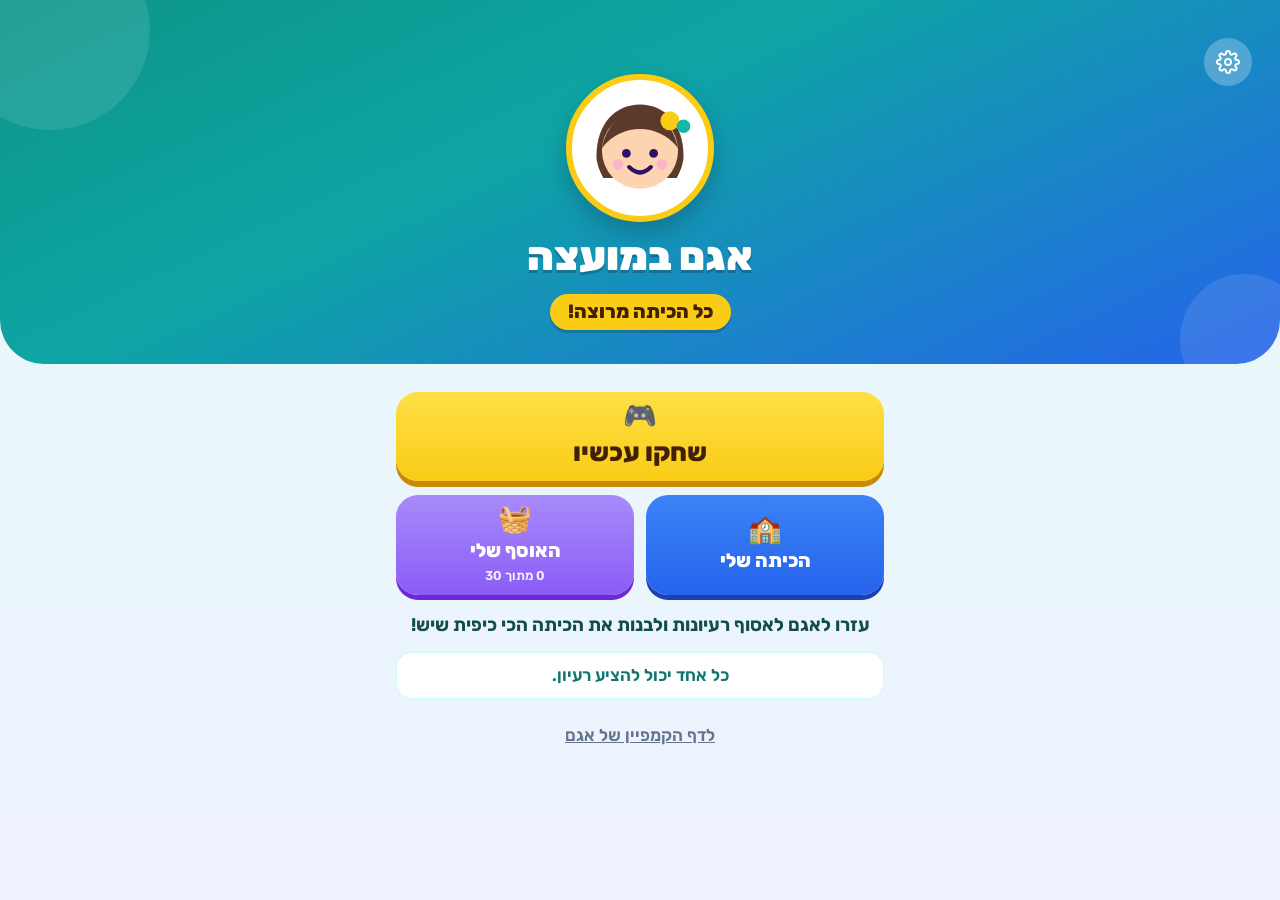
==== game.html @ fcedc923 "Add catch game: collect ideas, item collection, classroom builder, achievements Co-Authored-By: Clau" ====
<!doctype html>
<html lang="he" dir="rtl">
<head>
  <meta charset="utf-8">
  <meta name="viewport" content="width=device-width, initial-scale=1, viewport-fit=cover, user-scalable=no">
  <meta name="theme-color" content="#0d9488">
  <title>אוספים רעיונות עם אגם</title>
  <link rel="manifest" href="manifest.webmanifest">
  <link rel="icon" href="icons/icon-192.png">
  <link rel="apple-touch-icon" href="icons/apple-touch-icon.png">
  <meta name="apple-mobile-web-app-capable" content="yes">
  <meta name="mobile-web-app-capable" content="yes">
  <meta name="apple-mobile-web-app-title" content="אוספים רעיונות">
  <link rel="stylesheet" href="css/style.css">
  <link rel="stylesheet" href="css/game.css">
</head>
<body class="game">
  <canvas id="confetti" aria-hidden="true"></canvas>

  <!-- מסך ראשי -->
  <section id="screen-home" class="screen">
    <header class="g-hero">
      <button id="open-settings" class="g-icon-btn" type="button" aria-label="הגדרות"></button>
      <div id="home-avatar" class="avatar-big"></div>
      <h1 id="home-title"></h1>
      <p id="home-slogan" class="g-slogan"></p>
    </header>
    <main class="g-main">
      <button id="go-play" class="g-btn g-btn-play" type="button"><span class="g-btn-emoji">🎮</span> שחקו עכשיו</button>
      <div class="g-row">
        <button id="go-class" class="g-btn g-btn-blue" type="button"><span class="g-btn-emoji">🏫</span> הכיתה שלי</button>
        <button id="go-collection" class="g-btn g-btn-purple" type="button"><span class="g-btn-emoji">🧺</span> האוסף שלי<small id="home-progress"></small></button>
      </div>
      <p id="home-tagline" class="g-tagline"></p>
      <p id="home-value" class="g-value"></p>
      <a id="to-campaign" class="g-link" href="index.html">לדף הקמפיין של אגם</a>
    </main>
  </section>

  <!-- משחק -->
  <section id="screen-play" class="screen play" hidden>
    <div class="hud">
      <button id="exit-play" class="g-icon-btn dark" type="button" aria-label="יציאה">✕</button>
      <div class="stat"><span>ניקוד</span><b id="hud-score">0</b></div>
      <div class="stat"><span>זמן</span><b id="hud-time">50</b></div>
      <div class="stat"><span>רעיונות</span><b id="hud-ideas">0</b></div>
    </div>
    <div class="field-wrap">
      <canvas id="game-canvas"></canvas>
      <div id="banner" class="banner" aria-live="polite"></div>
      <div id="countdown" class="countdown-overlay"></div>
      <div id="play-hint" class="play-hint">גררו את האצבע ימינה ושמאלה כדי לתפוס (במחשב: חצים)</div>
    </div>
  </section>

  <!-- סיכום משחק -->
  <section id="screen-result" class="screen" hidden>
    <main class="g-main result">
      <h2 id="res-title"></h2>
      <p id="res-sub" class="g-sub"></p>
      <div id="res-reward" class="reward"></div>
      <div id="res-badges" class="badges-new"></div>
      <p id="res-value" class="g-value"></p>
      <p class="g-closing"><span id="res-closing"></span><br><b id="res-slogan"></b></p>
      <div class="g-stack">
        <button id="res-again" class="g-btn g-btn-play" type="button">🎮 עוד משחק</button>
        <div class="g-row">
          <button id="res-class" class="g-btn g-btn-blue" type="button">🏫 לכיתה שלי</button>
          <button id="res-collection" class="g-btn g-btn-purple" type="button">🧺 האוסף שלי</button>
        </div>
      </div>
    </main>
  </section>

  <!-- הכיתה שלי -->
  <section id="screen-class" class="screen" hidden>
    <header class="g-top">
      <button class="g-back" data-go="home" type="button">‹ בית</button>
      <h2>הכיתה שלי</h2>
    </header>
    <main class="g-main">
      <p id="class-hint" class="g-sub"></p>
      <div id="room" class="room"></div>
      <h3 class="g-h3">הפריטים שלי</h3>
      <div id="tray" class="tray"></div>
      <p id="tray-empty" class="g-sub" hidden>עוד אין פריטים. שחקו משחק כדי לקבל את הראשון!</p>
    </main>
  </section>

  <!-- האוסף שלי -->
  <section id="screen-collection" class="screen" hidden>
    <header class="g-top">
      <button class="g-back" data-go="home" type="button">‹ בית</button>
      <h2>האוסף שלי</h2>
    </header>
    <main class="g-main">
      <div class="progress-box">
        <div id="col-count" class="col-count"></div>
        <div class="bar"><i id="col-bar"></i></div>
      </div>
      <div id="stars-box" class="stars-box"></div>
      <div id="col-grid" class="col-grid"></div>
      <h3 class="g-h3">הישגים</h3>
      <div id="ach-grid" class="ach-grid"></div>
      <div class="g-stats" id="stats"></div>
    </main>
  </section>

  <!-- חדש באוסף (פתיחה בעזרת כוכבים) -->
  <div id="reveal" class="overlay" hidden>
    <div class="dialog reveal-dialog" id="reveal-card"></div>
  </div>

  <!-- הגדרות -->
  <div id="settings" class="overlay" hidden>
    <div class="dialog">
      <h3>הגדרות</h3>
      <button id="toggle-sound" class="g-btn g-btn-blue small" type="button"></button>
      <button id="reset-game" class="g-btn g-btn-danger small" type="button">איפוס המשחק</button>
      <button id="close-settings" class="g-btn g-btn-light small" type="button">סגירה</button>
    </div>
  </div>

  <div id="toast" class="toast" role="status" aria-live="polite"></div>
  <script type="module" src="js/game/main.js"></script>
</body>
</html>
---- css/style.css ----
@font-face {
  font-family: "Rubik";
  src: url("../fonts/Rubik-subset.woff2") format("woff2");
  font-weight: 300 900;
  font-display: swap;
}

:root {
  --purple: #7c3aed;
  --purple-dark: #5b21b6;
  --purple-deep: #4c1d95;
  --pink: #ec4899;
  --yellow: #fde047;
  --green: #16a34a;
  --ink: #2e1065;
  --muted: #6b5b95;
  --bg: #f7f3ff;
  --card: #ffffff;
  --line: #e7dcfb;
  --soft: #f3ecff;
  --radius: 24px;
  --gap: 16px;
}

* { box-sizing: border-box; -webkit-tap-highlight-color: transparent; }

html, body { margin: 0; }

body {
  background: var(--bg);
  color: var(--ink);
  font-family: "Rubik", system-ui, -apple-system, "Segoe UI", "Arial Hebrew", Arial, sans-serif;
  font-size: 17px;
  line-height: 1.45;
  padding-bottom: env(safe-area-inset-bottom);
}

:focus-visible { outline: 3px solid var(--pink); outline-offset: 2px; }

#confetti {
  position: fixed;
  inset: 0;
  width: 100%;
  height: 100%;
  pointer-events: none;
  z-index: 50;
}

/* ---------- Hero ---------- */
.hero {
  position: relative;
  overflow: hidden;
  text-align: center;
  color: #fff;
  background: linear-gradient(155deg, #6d28d9 0%, #a63fc9 55%, #ec4899 100%);
  padding: calc(env(safe-area-inset-top) + 28px) 16px 40px;
  border-radius: 0 0 40px 40px;
}
.hero::before, .hero::after {
  content: "";
  position: absolute;
  border-radius: 50%;
  background: rgba(255, 255, 255, .1);
  pointer-events: none;
}
.hero::before { width: 220px; height: 220px; top: -80px; inset-inline-end: -60px; }
.hero::after { width: 140px; height: 140px; bottom: -50px; inset-inline-start: -40px; }
.hero > * { position: relative; z-index: 1; }

.logo {
  width: 96px;
  height: 96px;
  filter: drop-shadow(0 8px 14px rgba(46, 16, 101, .35));
  animation: bob 3s ease-in-out infinite;
}
@keyframes bob { 50% { transform: translateY(-6px); } }

.hero h1 { margin: 10px 0 0; font-size: 2.5rem; font-weight: 900; letter-spacing: -.5px; text-shadow: 0 3px 0 rgba(46, 16, 101, .25); }
.tagline {
  display: inline-block;
  margin: 8px 0 0;
  padding: 4px 18px;
  border-radius: 99px;
  background: var(--yellow);
  color: var(--ink);
  font-size: 1.15rem;
  font-weight: 800;
  box-shadow: 0 3px 0 rgba(46, 16, 101, .25);
}
.class-name { margin: 10px 0 0; font-weight: 600; opacity: .95; letter-spacing: .3px; }

.icon-btn {
  position: absolute;
  top: calc(env(safe-area-inset-top) + 12px);
  inset-inline-start: 12px;
  z-index: 2;
  display: grid;
  place-items: center;
  width: 48px; height: 48px;
  padding: 0;
  border: 0; border-radius: 50%;
  background: rgba(255, 255, 255, .2);
  color: #fff;
  cursor: pointer;
}

/* ---------- Layout + cards ---------- */
main { max-width: 560px; margin: 0 auto; padding: var(--gap); display: grid; gap: var(--gap); }

.card {
  background: var(--card);
  border: 1.5px solid var(--line);
  border-radius: var(--radius);
  padding: 20px 18px;
  box-shadow: 0 10px 26px rgba(109, 40, 217, .08);
}

.sec-head { display: flex; align-items: center; gap: 12px; margin-bottom: 14px; }
.sec-head h2 { margin: 0; font-size: 1.2rem; font-weight: 800; line-height: 1.2; }
.hint { margin: 2px 0 0; font-size: .92rem; color: var(--muted); }
.hint.center { text-align: center; }

.tile {
  flex: none;
  display: grid;
  place-items: center;
  width: 48px; height: 48px;
  border-radius: 15px;
  color: #fff;
}
.t-purple { background: linear-gradient(135deg, #8b5cf6, #6d28d9); }
.t-pink { background: linear-gradient(135deg, #f472b6, #db2777); }
.t-green { background: linear-gradient(135deg, #4ade80, #16a34a); }
.t-yellow { background: linear-gradient(135deg, #fde047, #f59e0b); color: var(--ink); }

/* ---------- Countdown ---------- */
.countdown { display: flex; align-items: center; gap: 16px; padding: 16px 18px; }
.count-num {
  flex: none;
  display: grid;
  place-items: center;
  min-width: 84px; height: 84px;
  padding: 0 10px;
  border-radius: 22px;
  background: linear-gradient(135deg, #fde047, #fbbf24);
  color: var(--ink);
  font-size: 2.6rem;
  font-weight: 900;
  box-shadow: 0 5px 0 #d97706;
}
.count-big { font-size: 1.3rem; font-weight: 800; line-height: 1.2; }
.count-small { margin-top: 2px; color: var(--muted); font-weight: 500; }

/* ---------- Platform ---------- */
.promises { list-style: none; margin: 0; padding: 0; display: grid; gap: 12px; counter-reset: p; }
.promises li {
  display: flex;
  gap: 12px;
  padding: 14px 12px;
  border: 1.5px solid var(--line);
  border-radius: 18px;
  background: #fcfaff;
}
.promises .tile { width: 44px; height: 44px; border-radius: 14px; }
.promises h3 { margin: 0; font-size: 1.05rem; font-weight: 800; line-height: 1.25; }
.promises p { margin: 3px 0 0; font-size: .95rem; color: var(--muted); }
.promise-cta {
  display: inline-flex;
  align-items: center;
  min-height: 48px;
  margin-top: 6px;
  padding: 0 18px;
  border: 0;
  border-radius: 99px;
  background: var(--soft);
  color: var(--purple-dark);
  font: inherit;
  font-weight: 700;
  cursor: pointer;
}

/* ---------- Forms + buttons ---------- */
.label { display: block; margin: 14px 0 6px; font-weight: 700; font-size: .95rem; }

.field {
  width: 100%;
  min-height: 52px;
  padding: 12px 14px;
  border: 2px solid var(--line);
  border-radius: 16px;
  background: #fcfaff;
  color: var(--ink);
  font: inherit;
}
.field::placeholder { color: #a99bcc; }
.field:focus { outline: none; border-color: var(--purple); background: #fff; box-shadow: 0 0 0 4px rgba(124, 58, 237, .15); }
textarea.field { resize: vertical; }

.btn {
  display: inline-flex;
  align-items: center;
  justify-content: center;
  gap: 8px;
  min-height: 52px;
  padding: 10px 20px;
  border: 0;
  border-radius: 16px;
  background: linear-gradient(180deg, #8b5cf6, var(--purple));
  color: #fff;
  font: inherit;
  font-weight: 700;
  cursor: pointer;
  box-shadow: 0 4px 0 var(--purple-deep);
  transition: transform .08s, box-shadow .08s;
}
a.btn { text-decoration: none; }
.btn svg { width: 22px; height: 22px; flex: none; }
.btn:active { transform: translateY(3px); box-shadow: 0 1px 0 var(--purple-deep); }
.btn-block { width: 100%; margin-top: 18px; font-size: 1.15rem; }
.btn-wa { background: linear-gradient(180deg, #22c55e, var(--green)); box-shadow: 0 4px 0 #166534; }
.btn-wa:active { box-shadow: 0 1px 0 #166534; }
.btn-light { background: var(--soft); color: var(--purple-dark); box-shadow: 0 4px 0 #d8c8f7; }
.btn-light:active { box-shadow: 0 1px 0 #d8c8f7; }
.btn.pop { animation: pop .4s ease; }
@keyframes pop { 40% { transform: scale(1.04); } }

.actions { display: flex; flex-wrap: wrap; gap: 10px; margin-top: 16px; }
.actions .btn { flex: 1 1 130px; }
.actions .btn-wa { flex-basis: 100%; order: -1; }

/* ---------- Quiz ---------- */
.big-emoji { text-align: center; font-size: 4rem; line-height: 1.2; }

.step-label { text-align: center; font-size: .9rem; font-weight: 600; color: var(--muted); }
.progress { display: flex; gap: 6px; margin: 8px 0 18px; }
.seg { flex: 1; height: 8px; border-radius: 99px; background: #ece4fb; }
.seg.done { background: var(--purple); }
.seg.now { background: var(--pink); }

.q-text { font-size: 1.35rem; font-weight: 800; text-align: center; line-height: 1.3; margin: 0 0 16px; }

.answers { display: grid; grid-template-columns: 1fr 1fr; gap: 10px; }
.answer {
  display: flex;
  flex-direction: column;
  align-items: center;
  justify-content: center;
  gap: 4px;
  min-height: 104px;
  padding: 10px 8px;
  border: 2px solid var(--line);
  border-radius: 20px;
  background: #fcfaff;
  color: var(--ink);
  font: inherit;
  cursor: pointer;
  transition: transform .1s, background .15s, border-color .15s;
}
.answer:active:not(:disabled) { transform: scale(.96); border-color: var(--purple); }
.answer-emoji { font-size: 2.2rem; line-height: 1.1; }
.answer-text { font-size: .98rem; font-weight: 700; line-height: 1.2; text-align: center; }
.answer:disabled { cursor: default; }
.answer:disabled:not(.right):not(.wrong):not(.picked) { opacity: .55; }
.answer.right { background: #dcfce7; border-color: #16a34a; color: #14532d; }
.answer.wrong { background: #fee2e2; border-color: #dc2626; color: #7f1d1d; }
.answer.picked { background: var(--soft); border-color: var(--purple); color: var(--purple-dark); }

/* ---------- Saved suggestions ---------- */
.saved { list-style: none; margin: 0; padding: 0; display: grid; gap: 10px; }
.saved li {
  display: flex;
  align-items: center;
  gap: 8px;
  padding: 10px 12px;
  border: 1.5px solid var(--line);
  border-radius: 16px;
  background: #fcfaff;
}
.saved .txt { flex: 1; font-weight: 600; overflow-wrap: anywhere; }
.sent-tag {
  display: inline-block;
  margin-inline-start: 8px;
  padding: 1px 10px;
  border-radius: 99px;
  background: #dcfce7;
  color: #166534;
  font-size: .78rem;
  font-weight: 700;
  vertical-align: middle;
}
.row-btn {
  display: grid;
  place-items: center;
  flex: none;
  width: 48px; height: 48px;
  padding: 0;
  border: 1.5px solid var(--line);
  border-radius: 14px;
  background: #fff;
  color: var(--muted);
  cursor: pointer;
}
.row-btn.send { color: var(--green); }
.row-btn:active { background: var(--soft); }

footer { text-align: center; padding: 8px 16px 30px; font-weight: 600; color: var(--muted); }

.toast {
  position: fixed;
  bottom: calc(env(safe-area-inset-bottom) + 20px);
  left: 50%;
  width: max-content;
  max-width: calc(100% - 32px);
  transform: translate(-50%, 30px);
  background: var(--ink);
  color: #fff;
  padding: 12px 20px;
  border-radius: 99px;
  font-weight: 600;
  text-align: center;
  opacity: 0;
  pointer-events: none;
  transition: .25s;
  z-index: 60;
}
.toast.show { opacity: 1; transform: translate(-50%, 0); }

@media (prefers-reduced-motion: reduce) {
  .logo, .btn.pop { animation: none; }
  * { transition: none !important; }
}
---- css/game.css ----
/* משחק "אוספים רעיונות עם אגם" – טורקיז, כחול, צהוב, סגול בהיר ולבן */
:root {
  --g-teal: #14b8a6;
  --g-teal-dark: #0f766e;
  --g-blue: #2563eb;
  --g-blue-dark: #1e40af;
  --g-sun: #facc15;
  --g-lav: #8b5cf6;
  --g-ink: #134e4a;
}

body.game {
  background: linear-gradient(180deg, #e6fbf8 0%, #eef2ff 100%) fixed;
  color: var(--g-ink);
  overscroll-behavior: none;
  -webkit-user-select: none;
  user-select: none;
  padding-bottom: env(safe-area-inset-bottom);
}
body.game.is-play { overflow: hidden; }
body.game [hidden] { display: none !important; }
.screen { min-height: 100dvh; }

/* ---------- כפתורים ---------- */
.g-btn {
  display: flex;
  flex-direction: column;
  align-items: center;
  justify-content: center;
  gap: 2px;
  width: 100%;
  min-height: 68px;
  padding: 10px 14px;
  border: 0;
  border-radius: 22px;
  color: #fff;
  font: inherit;
  font-size: 1.2rem;
  font-weight: 800;
  cursor: pointer;
  transition: transform .08s, box-shadow .08s;
}
.g-btn:active { transform: translateY(3px); }
.g-btn small { font-size: .8rem; font-weight: 600; opacity: .9; }
.g-btn-emoji { font-size: 1.7rem; line-height: 1.1; }
.g-btn-play { min-height: 80px; font-size: 1.6rem; background: linear-gradient(180deg, #fde047, #facc15); color: #422006; box-shadow: 0 6px 0 #ca8a04; }
.g-btn-play:active { box-shadow: 0 2px 0 #ca8a04; }
.g-btn-blue { background: linear-gradient(180deg, #3b82f6, var(--g-blue)); box-shadow: 0 5px 0 var(--g-blue-dark); }
.g-btn-purple { background: linear-gradient(180deg, #a78bfa, var(--g-lav)); box-shadow: 0 5px 0 #6d28d9; }
.g-btn-danger { background: linear-gradient(180deg, #f87171, #ef4444); box-shadow: 0 5px 0 #b91c1c; }
.g-btn-light { background: #e0f2fe; color: var(--g-blue-dark); box-shadow: 0 5px 0 #bae6fd; }
.g-btn.small { min-height: 52px; font-size: 1.05rem; }
.g-btn-blue:active { box-shadow: 0 1px 0 var(--g-blue-dark); }
.g-btn-purple:active { box-shadow: 0 1px 0 #6d28d9; }

.g-icon-btn {
  position: absolute;
  top: calc(env(safe-area-inset-top) + 12px);
  inset-inline-start: 12px;
  z-index: 2;
  display: grid;
  place-items: center;
  width: 48px; height: 48px;
  padding: 0;
  border: 0;
  border-radius: 50%;
  background: rgba(255, 255, 255, .25);
  color: #fff;
  font-size: 1.2rem;
  font-weight: 800;
  cursor: pointer;
}
.g-icon-btn.dark { position: static; flex: none; background: rgba(255, 255, 255, .8); color: var(--g-ink); }

/* ---------- מסך ראשי ---------- */
.g-hero {
  position: relative;
  overflow: hidden;
  text-align: center;
  color: #fff;
  padding: calc(env(safe-area-inset-top) + 26px) 16px 34px;
  background: linear-gradient(155deg, #0d9488 0%, #0ea5a4 40%, #2563eb 100%);
  border-radius: 0 0 44px 44px;
}
.g-hero::before, .g-hero::after {
  content: "";
  position: absolute;
  border-radius: 50%;
  background: rgba(255, 255, 255, .1);
}
.g-hero::before { width: 200px; height: 200px; top: -70px; inset-inline-end: -50px; }
.g-hero::after { width: 130px; height: 130px; bottom: -40px; inset-inline-start: -30px; }
.g-hero > * { position: relative; z-index: 1; }

.avatar-big {
  width: 148px;
  height: 148px;
  margin: 0 auto 6px;
  border-radius: 50%;
  background: #fff;
  border: 6px solid var(--g-sun);
  box-shadow: 0 10px 22px rgba(15, 23, 42, .25);
  overflow: hidden;
  animation: bob 3s ease-in-out infinite;
}
.avatar-big svg, .avatar-big img { width: 100%; height: 100%; display: block; object-fit: cover; }
@keyframes bob { 50% { transform: translateY(-6px); } }

.g-hero h1 { margin: 6px 0 0; font-size: 2.5rem; font-weight: 900; text-shadow: 0 3px 0 rgba(15, 23, 42, .25); }
.g-slogan {
  display: inline-block;
  margin: 8px 0 0;
  padding: 4px 18px;
  border-radius: 99px;
  background: var(--g-sun);
  color: #422006;
  font-size: 1.2rem;
  font-weight: 800;
  box-shadow: 0 3px 0 rgba(15, 23, 42, .2);
}

.g-main { max-width: 520px; margin: 0 auto; padding: 18px 16px 28px; display: grid; gap: 14px; }
.g-row { display: grid; grid-template-columns: 1fr 1fr; gap: 12px; }
.g-stack { display: grid; gap: 12px; }
.g-tagline { margin: 4px 0 0; text-align: center; font-size: 1.15rem; font-weight: 700; line-height: 1.35; }
.g-value {
  margin: 0;
  padding: 10px 14px;
  border-radius: 16px;
  background: #fff;
  border: 1.5px solid #ccfbf1;
  text-align: center;
  font-weight: 600;
  color: var(--g-teal-dark);
}
.g-link { text-align: center; color: #64748b; font-weight: 600; padding: 10px; }
.g-sub { margin: 0; text-align: center; color: #475569; font-weight: 500; }
.g-h3 { margin: 6px 0 0; font-size: 1.1rem; font-weight: 800; }

.g-top {
  position: sticky;
  top: 0;
  z-index: 5;
  display: flex;
  align-items: center;
  gap: 10px;
  padding: calc(env(safe-area-inset-top) + 8px) 12px 8px;
  background: rgba(255, 255, 255, .92);
  backdrop-filter: blur(8px);
  border-bottom: 1.5px solid #ccfbf1;
}
.g-top h2 { margin: 0; font-size: 1.25rem; font-weight: 800; }
.g-back {
  min-height: 48px;
  padding: 0 16px;
  border: 0;
  border-radius: 99px;
  background: #ccfbf1;
  color: var(--g-teal-dark);
  font: inherit;
  font-weight: 800;
  cursor: pointer;
}

/* ---------- מסך המשחק ---------- */
.screen.play {
  position: fixed;
  inset: 0;
  z-index: 5;
  display: flex;
  flex-direction: column;
  min-height: 0;
  background:
    radial-gradient(circle at 20% 12%, rgba(255, 255, 255, .9) 0 28px, transparent 30px),
    radial-gradient(circle at 78% 22%, rgba(255, 255, 255, .8) 0 22px, transparent 24px),
    linear-gradient(180deg, #bae6fd 0%, #e0f2fe 55%, #fef9c3 100%);
  touch-action: none;
}
.hud {
  display: flex;
  align-items: center;
  gap: 8px;
  padding: calc(env(safe-area-inset-top) + 8px) 10px 6px;
}
.stat {
  flex: 1;
  display: flex;
  flex-direction: column;
  align-items: center;
  padding: 4px 6px;
  border-radius: 16px;
  background: rgba(255, 255, 255, .85);
  box-shadow: 0 3px 0 rgba(15, 118, 110, .15);
  line-height: 1.1;
}
.stat span { font-size: .75rem; font-weight: 600; color: #475569; }
.stat b { font-size: 1.5rem; font-weight: 900; color: var(--g-teal-dark); }

.field-wrap { position: relative; flex: 1; min-height: 0; }
#game-canvas { display: block; width: 100%; height: 100%; touch-action: none; }

.banner {
  position: absolute;
  top: 16%;
  left: 50%;
  padding: 8px 22px;
  border-radius: 99px;
  background: linear-gradient(90deg, #8b5cf6, #ec4899);
  color: #fff;
  font-size: 1.7rem;
  font-weight: 900;
  white-space: nowrap;
  opacity: 0;
  transform: translate(-50%, -10px) scale(.9);
  transition: opacity .25s, transform .25s;
  pointer-events: none;
  box-shadow: 0 6px 16px rgba(139, 92, 246, .4);
}
.banner.on { opacity: 1; transform: translate(-50%, 0) scale(1); }

.countdown-overlay {
  position: absolute;
  inset: 0;
  display: grid;
  place-items: center;
  font-size: 6.5rem;
  font-weight: 900;
  color: var(--g-teal-dark);
  text-shadow: 0 4px 0 #fff;
  opacity: 0;
  pointer-events: none;
}
.countdown-overlay.on { opacity: 1; animation: count-pop .7s ease; }
@keyframes count-pop { from { transform: scale(.5); opacity: 0; } 40% { transform: scale(1.1); opacity: 1; } }

.play-hint {
  position: absolute;
  bottom: 22%;
  left: 50%;
  width: max-content;
  max-width: calc(100% - 32px);
  padding: 10px 18px;
  border-radius: 99px;
  background: rgba(255, 255, 255, .92);
  color: var(--g-teal-dark);
  font-weight: 700;
  text-align: center;
  opacity: 0;
  transform: translateX(-50%);
  transition: opacity .2s;
  pointer-events: none;
}
.play-hint.on { opacity: 1; }

/* ---------- סיכום ופרס ---------- */
.result { text-align: center; padding-top: calc(env(safe-area-inset-top) + 24px); }
.result h2 { margin: 0; font-size: 1.8rem; font-weight: 900; line-height: 1.2; color: var(--g-teal-dark); }
.reward { display: grid; }
.reward-card {
  display: grid;
  justify-items: center;
  gap: 6px;
  padding: 18px 16px;
  border: 3px solid var(--c, #14b8a6);
  border-radius: 26px;
  background: #fff;
  box-shadow: 0 10px 24px rgba(15, 118, 110, .15);
  animation: reward-in .6s cubic-bezier(.2, 1.4, .4, 1);
}
@keyframes reward-in { from { transform: scale(.6) rotate(-4deg); opacity: 0; } }
.reward-tag { padding: 3px 16px; border-radius: 99px; background: var(--g-sun); color: #422006; font-weight: 900; }
.reward-emoji { font-size: 5rem; line-height: 1.15; filter: drop-shadow(0 6px 8px rgba(15, 23, 42, .2)); }
.reward-name { font-size: 1.4rem; font-weight: 800; }
.rarity { padding: 2px 14px; border-radius: 99px; color: #fff; font-size: .85rem; font-weight: 800; }
.reward-note { margin: 4px 0 0; font-weight: 600; color: #475569; }
.badges-new { display: grid; gap: 8px; }
.badge-new { padding: 8px 14px; border-radius: 99px; background: linear-gradient(90deg, #fde68a, #fcd34d); font-weight: 800; }
.g-closing { margin: 4px 0; line-height: 1.6; font-weight: 600; }
.g-closing b { color: var(--g-teal-dark); }

/* ---------- הכיתה שלי ---------- */
.room {
  display: grid;
  grid-template-columns: repeat(3, 1fr);
  grid-template-areas: "window wall wall" "shelf shelf corner" "table table table" "floor floor floor";
  gap: 8px;
  padding: 10px;
  border-radius: 26px;
  border: 3px solid #fff;
  box-shadow: 0 10px 24px rgba(15, 118, 110, .15);
  background: linear-gradient(180deg, #d9f3ef 0 64%, #e7c9a0 64% 100%);
}
.zone {
  position: relative;
  display: flex;
  align-items: center;
  justify-content: center;
  min-height: 92px;
  padding: 24px 6px 6px;
  border: 2.5px dashed rgba(13, 148, 136, .35);
  border-radius: 16px;
  background: rgba(255, 255, 255, .55);
  cursor: pointer;
}
.zone-window { grid-area: window; background: rgba(186, 230, 253, .85); border-style: solid; border-color: #60a5fa; }
.zone-wall { grid-area: wall; }
.zone-shelf { grid-area: shelf; border-bottom: 6px solid #a16207; }
.zone-corner { grid-area: corner; background: rgba(221, 214, 254, .6); }
.zone-table { grid-area: table; background: rgba(253, 230, 138, .75); }
.zone-floor { grid-area: floor; background: rgba(231, 201, 160, .9); }
.zone.glow { border-color: #f59e0b; border-style: solid; box-shadow: 0 0 0 4px rgba(250, 204, 21, .5); animation: glow 1s ease-in-out infinite; }
@keyframes glow { 50% { box-shadow: 0 0 0 8px rgba(250, 204, 21, .25); } }
.zone-label { position: absolute; top: 4px; inset-inline-start: 8px; font-size: .75rem; font-weight: 800; color: var(--g-teal-dark); }
.zone-items { display: flex; flex-wrap: wrap; gap: 2px; align-items: center; justify-content: center; }
.zone-empty { font-size: 1.5rem; color: rgba(15, 118, 110, .4); }
.placed-item {
  min-width: 48px;
  min-height: 48px;
  padding: 0;
  border: 0;
  background: transparent;
  font-size: 2rem;
  line-height: 1;
  cursor: pointer;
  animation: reward-in .4s ease;
}

.tray { display: flex; gap: 8px; overflow-x: auto; padding: 4px 2px 10px; scroll-snap-type: x proximity; }
.tray-item {
  flex: none;
  display: flex;
  flex-direction: column;
  align-items: center;
  justify-content: center;
  gap: 2px;
  width: 82px;
  min-height: 88px;
  padding: 6px 4px;
  border: 2.5px solid var(--c);
  border-radius: 18px;
  background: #fff;
  color: var(--g-ink);
  font: inherit;
  cursor: pointer;
  scroll-snap-align: start;
}
.ti-emoji { font-size: 1.9rem; line-height: 1.1; }
.ti-name { font-size: .72rem; font-weight: 700; line-height: 1.15; text-align: center; }
.tray-item.is-selected { background: #fef9c3; box-shadow: 0 0 0 4px rgba(250, 204, 21, .6); }
.tray-item.is-placed { opacity: .6; }

/* ---------- האוסף ---------- */
.progress-box, .stars-box { padding: 14px; border-radius: 20px; background: #fff; box-shadow: 0 6px 16px rgba(15, 118, 110, .1); }
.col-count { margin-bottom: 8px; font-weight: 800; text-align: center; }
.bar { height: 14px; border-radius: 99px; background: #e0e7ff; overflow: hidden; }
.bar i { display: block; height: 100%; border-radius: 99px; background: linear-gradient(90deg, #14b8a6, #2563eb); transition: width .5s; }
.stars-box { display: grid; gap: 8px; justify-items: center; }
.stars-count { font-weight: 800; }
.col-grid { display: grid; grid-template-columns: repeat(3, 1fr); gap: 10px; }
.cell {
  display: flex;
  flex-direction: column;
  align-items: center;
  gap: 4px;
  min-height: 118px;
  padding: 10px 4px 8px;
  border: 2.5px solid var(--c);
  border-radius: 18px;
  background: #fff;
  text-align: center;
}
.cell-emoji { font-size: 2.3rem; line-height: 1.1; }
.cell-name { font-size: .78rem; font-weight: 700; line-height: 1.15; }
.cell-rarity { margin-top: auto; padding: 1px 9px; border-radius: 99px; color: #fff; font-size: .65rem; font-style: normal; font-weight: 800; }
.cell.lock { border-color: #cbd5e1; background: #f1f5f9; }
.cell.lock .cell-emoji { filter: brightness(0); opacity: .16; }
.cell.lock .cell-name { font-size: 1.5rem; color: #94a3b8; }
.cell.lock .cell-rarity { background: #cbd5e1 !important; }
.ach-grid { display: grid; grid-template-columns: 1fr 1fr; gap: 10px; }
.ach { display: grid; gap: 2px; justify-items: center; padding: 10px 6px; border-radius: 16px; background: #f1f5f9; text-align: center; opacity: .55; filter: grayscale(1); }
.ach.done { opacity: 1; filter: none; background: linear-gradient(135deg, #fef9c3, #fde68a); border: 2px solid #f59e0b; }
.ach-emoji { font-size: 1.8rem; }
.ach b { font-size: .9rem; }
.ach small { font-size: .75rem; color: #475569; }
.g-stats { text-align: center; font-size: .85rem; font-weight: 600; color: #475569; line-height: 1.6; }

/* ---------- חלונות ---------- */
.overlay {
  position: fixed;
  inset: 0;
  z-index: 70;
  display: grid;
  place-items: center;
  background: rgba(15, 23, 42, .55);
}
.dialog { display: grid; gap: 12px; width: min(92%, 380px); padding: 20px; border-radius: 26px; background: #fff; }
.dialog h3 { margin: 0; text-align: center; font-size: 1.3rem; font-weight: 800; }
.reveal-dialog { background: transparent; padding: 0; }
.reveal-dialog .g-btn { box-shadow: none; }
body.game .toast { z-index: 80; }

@media (min-width: 700px) {
  .g-main { padding-top: 28px; }
  .screen.play { max-width: 560px; margin: 0 auto; border-inline: 3px solid #fff; }
}

@media (prefers-reduced-motion: reduce) {
  .avatar-big, .zone.glow, .reward-card, .placed-item, .countdown-overlay.on { animation: none; }
}
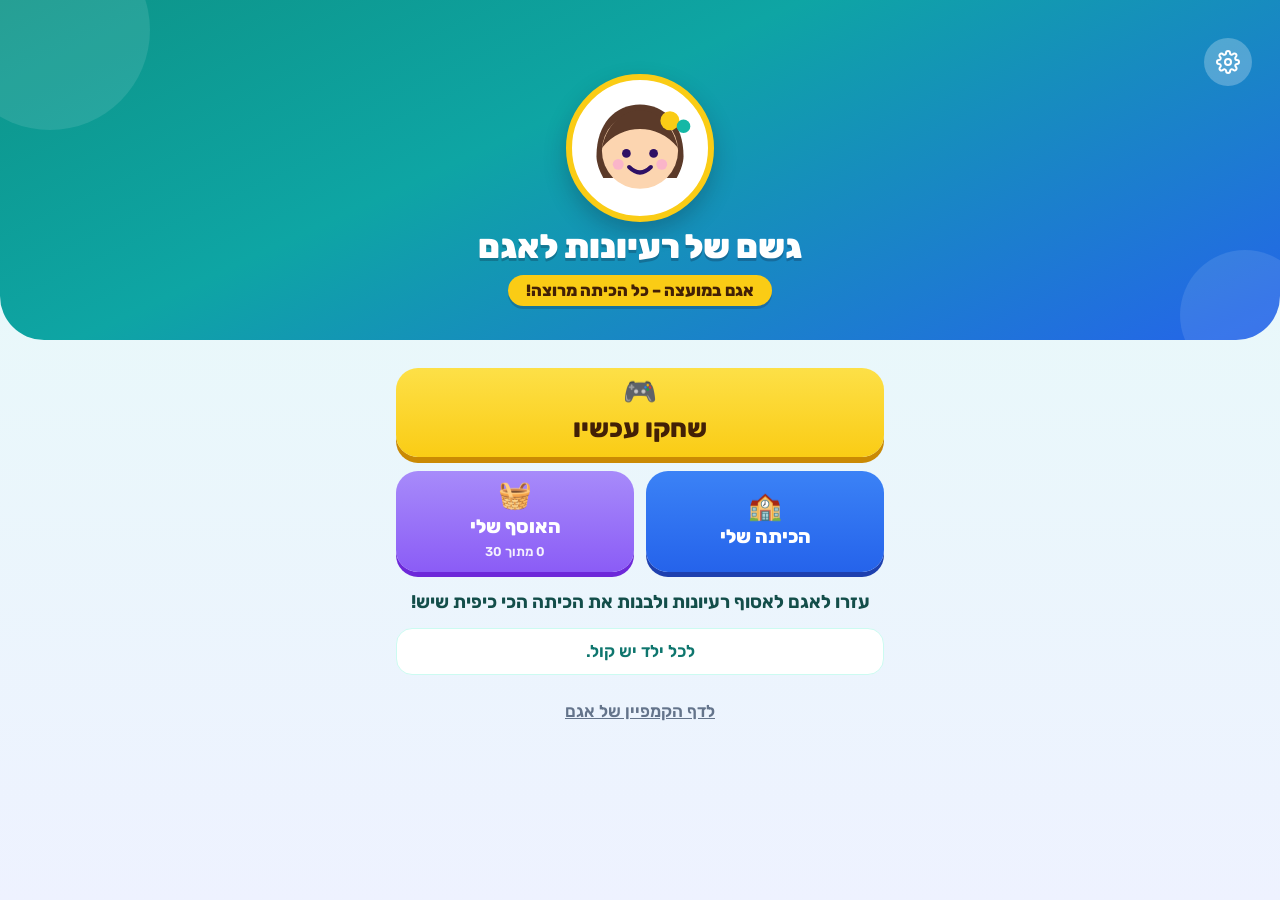
==== commit e51ee7be: "Game: bomb as the only avoid-item, rename to 'Rain of ideas for Agam', big last-5-seconds countdown " ====
--- a/game.html
+++ b/game.html
@@ -4,13 +4,13 @@
   <meta charset="utf-8">
   <meta name="viewport" content="width=device-width, initial-scale=1, viewport-fit=cover, user-scalable=no">
   <meta name="theme-color" content="#0d9488">
-  <title>אוספים רעיונות עם אגם</title>
+  <title>גשם של רעיונות לאגם</title>
   <link rel="manifest" href="manifest.webmanifest">
   <link rel="icon" href="icons/icon-192.png">
   <link rel="apple-touch-icon" href="icons/apple-touch-icon.png">
   <meta name="apple-mobile-web-app-capable" content="yes">
   <meta name="mobile-web-app-capable" content="yes">
-  <meta name="apple-mobile-web-app-title" content="אוספים רעיונות">
+  <meta name="apple-mobile-web-app-title" content="גשם רעיונות לאגם">
   <link rel="stylesheet" href="css/style.css">
   <link rel="stylesheet" href="css/game.css">
 </head>
@@ -48,6 +48,7 @@
     <div class="field-wrap">
       <canvas id="game-canvas"></canvas>
       <div id="banner" class="banner" aria-live="polite"></div>
+      <div id="final-count" class="final-count" aria-hidden="true"></div>
       <div id="countdown" class="countdown-overlay"></div>
       <div id="play-hint" class="play-hint">גררו את האצבע ימינה ושמאלה כדי לתפוס (במחשב: חצים)</div>
     </div>
--- a/css/game.css
+++ b/css/game.css
@@ -106,7 +106,7 @@
 .avatar-big svg, .avatar-big img { width: 100%; height: 100%; display: block; object-fit: cover; }
 @keyframes bob { 50% { transform: translateY(-6px); } }
 
-.g-hero h1 { margin: 6px 0 0; font-size: 2.5rem; font-weight: 900; text-shadow: 0 3px 0 rgba(15, 23, 42, .25); }
+.g-hero h1 { margin: 6px 0 0; font-size: 2.1rem; line-height: 1.15; font-weight: 900; text-shadow: 0 3px 0 rgba(15, 23, 42, .25); }
 .g-slogan {
   display: inline-block;
   margin: 8px 0 0;
@@ -114,7 +114,7 @@
   border-radius: 99px;
   background: var(--g-sun);
   color: #422006;
-  font-size: 1.2rem;
+  font-size: 1.02rem;
   font-weight: 800;
   box-shadow: 0 3px 0 rgba(15, 23, 42, .2);
 }
@@ -232,6 +232,27 @@
 }
 .countdown-overlay.on { opacity: 1; animation: count-pop .7s ease; }
 @keyframes count-pop { from { transform: scale(.5); opacity: 0; } 40% { transform: scale(1.1); opacity: 1; } }
+
+/* ספירה גדולה ב-5 השניות האחרונות */
+.final-count {
+  position: absolute;
+  inset: 0;
+  display: grid;
+  place-items: center;
+  font-size: 11rem;
+  font-weight: 900;
+  line-height: 1;
+  color: #f97316;
+  -webkit-text-stroke: 8px #fff;
+  paint-order: stroke fill;
+  opacity: 0;
+  pointer-events: none;
+}
+.final-count.on { opacity: .8; }
+.final-count.tick { animation: final-tick .9s ease-out; }
+@keyframes final-tick { from { transform: scale(1.6); opacity: .95; } to { transform: scale(1); } }
+.stat.urgent { background: #fee2e2; }
+.stat.urgent b { color: #dc2626; }
 
 .play-hint {
   position: absolute;
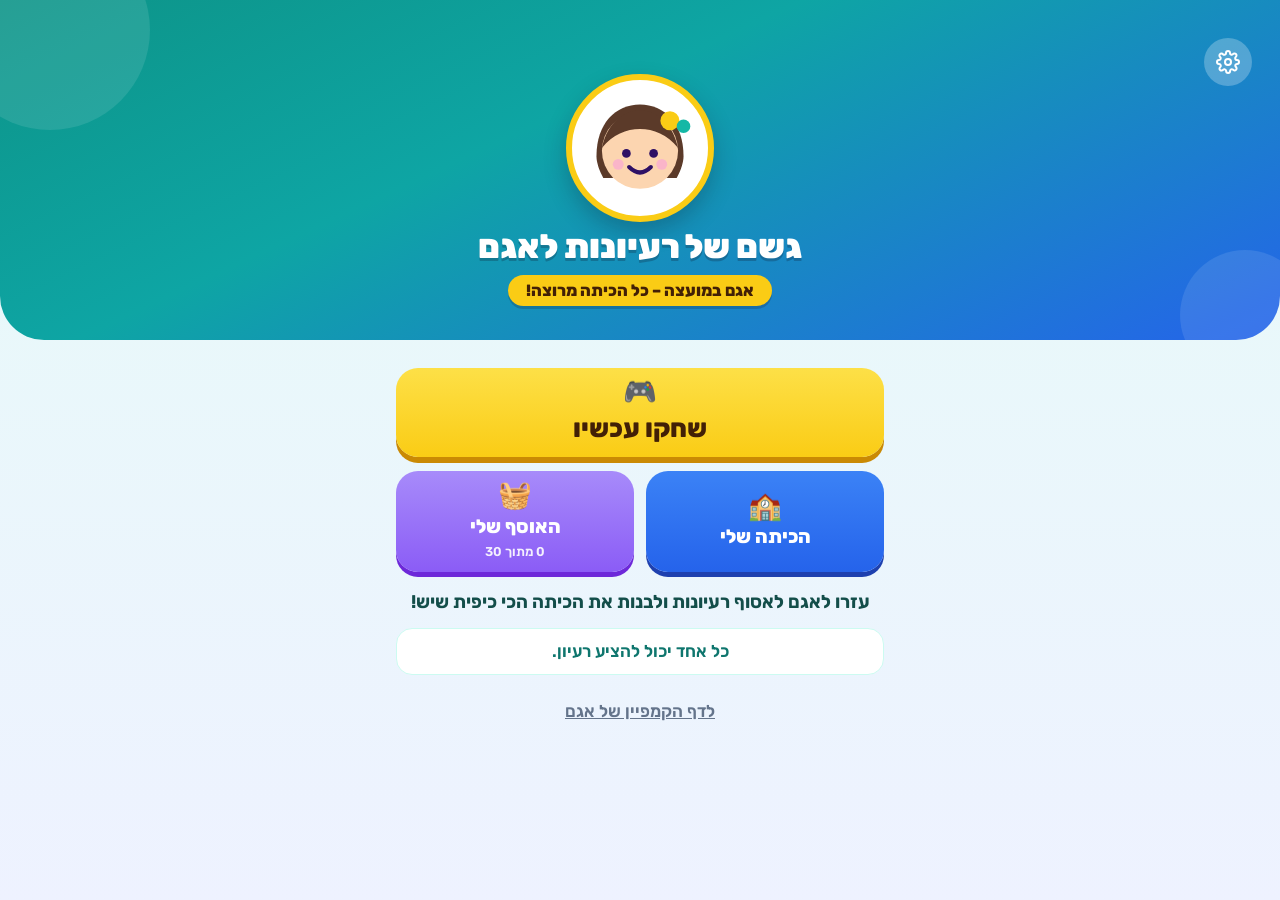
==== commit 67646e85: "Game: illustrated full-width classroom with fixed spot per item; remove keyboard hint text Co-Author" ====
--- a/game.html
+++ b/game.html
@@ -50,7 +50,7 @@
       <div id="banner" class="banner" aria-live="polite"></div>
       <div id="final-count" class="final-count" aria-hidden="true"></div>
       <div id="countdown" class="countdown-overlay"></div>
-      <div id="play-hint" class="play-hint">גררו את האצבע ימינה ושמאלה כדי לתפוס (במחשב: חצים)</div>
+      <div id="play-hint" class="play-hint">גררו את האצבע ימינה ושמאלה כדי לתפוס</div>
     </div>
   </section>
 
@@ -79,12 +79,14 @@
       <button class="g-back" data-go="home" type="button">‹ בית</button>
       <h2>הכיתה שלי</h2>
     </header>
+    <div class="scene-wrap"><div id="scene" class="scene"></div></div>
     <main class="g-main">
       <p id="class-hint" class="g-sub"></p>
-      <div id="room" class="room"></div>
-      <h3 class="g-h3">הפריטים שלי</h3>
-      <div id="tray" class="tray"></div>
-      <p id="tray-empty" class="g-sub" hidden>עוד אין פריטים. שחקו משחק כדי לקבל את הראשון!</p>
+      <p id="class-count" class="class-count"></p>
+      <div class="class-actions">
+        <button id="place-all" class="g-btn g-btn-blue small" type="button">✨ הניחו הכול</button>
+        <button id="clear-class" class="g-btn g-btn-light small" type="button">נקו את הכיתה</button>
+      </div>
     </main>
   </section>
 
--- a/css/game.css
+++ b/css/game.css
@@ -299,76 +299,54 @@
 .g-closing { margin: 4px 0; line-height: 1.6; font-weight: 600; }
 .g-closing b { color: var(--g-teal-dark); }
 
-/* ---------- הכיתה שלי ---------- */
-.room {
-  display: grid;
-  grid-template-columns: repeat(3, 1fr);
-  grid-template-areas: "window wall wall" "shelf shelf corner" "table table table" "floor floor floor";
-  gap: 8px;
-  padding: 10px;
-  border-radius: 26px;
-  border: 3px solid #fff;
-  box-shadow: 0 10px 24px rgba(15, 118, 110, .15);
-  background: linear-gradient(180deg, #d9f3ef 0 64%, #e7c9a0 64% 100%);
-}
-.zone {
+/* ---------- הכיתה שלי: סצנה לרוחב המסך, לכל פריט מקום קבוע ---------- */
+.scene-wrap { max-width: 560px; margin: 0 auto; }
+.scene {
+  --u: 3.9px;
   position: relative;
-  display: flex;
-  align-items: center;
-  justify-content: center;
-  min-height: 92px;
-  padding: 24px 6px 6px;
-  border: 2.5px dashed rgba(13, 148, 136, .35);
-  border-radius: 16px;
-  background: rgba(255, 255, 255, .55);
-  cursor: pointer;
-}
-.zone-window { grid-area: window; background: rgba(186, 230, 253, .85); border-style: solid; border-color: #60a5fa; }
-.zone-wall { grid-area: wall; }
-.zone-shelf { grid-area: shelf; border-bottom: 6px solid #a16207; }
-.zone-corner { grid-area: corner; background: rgba(221, 214, 254, .6); }
-.zone-table { grid-area: table; background: rgba(253, 230, 138, .75); }
-.zone-floor { grid-area: floor; background: rgba(231, 201, 160, .9); }
-.zone.glow { border-color: #f59e0b; border-style: solid; box-shadow: 0 0 0 4px rgba(250, 204, 21, .5); animation: glow 1s ease-in-out infinite; }
-@keyframes glow { 50% { box-shadow: 0 0 0 8px rgba(250, 204, 21, .25); } }
-.zone-label { position: absolute; top: 4px; inset-inline-start: 8px; font-size: .75rem; font-weight: 800; color: var(--g-teal-dark); }
-.zone-items { display: flex; flex-wrap: wrap; gap: 2px; align-items: center; justify-content: center; }
-.zone-empty { font-size: 1.5rem; color: rgba(15, 118, 110, .4); }
-.placed-item {
-  min-width: 48px;
-  min-height: 48px;
+  width: 100%;
+  aspect-ratio: 100 / 130;
+  overflow: hidden;
+  background: #cdeee7;
+  box-shadow: 0 10px 24px rgba(15, 118, 110, .18);
+}
+.scene > svg { position: absolute; inset: 0; width: 100%; height: 100%; display: block; }
+.spot {
+  position: absolute;
+  display: grid;
+  place-items: center;
+  width: max(48px, calc(var(--u) * var(--s) + 12px));
+  height: max(48px, calc(var(--u) * var(--s) + 12px));
   padding: 0;
   border: 0;
   background: transparent;
-  font-size: 2rem;
+  font-size: calc(var(--u) * var(--s));
   line-height: 1;
+  transform: translate(-50%, -50%);
   cursor: pointer;
-  animation: reward-in .4s ease;
-}
-
-.tray { display: flex; gap: 8px; overflow-x: auto; padding: 4px 2px 10px; scroll-snap-type: x proximity; }
-.tray-item {
-  flex: none;
-  display: flex;
-  flex-direction: column;
-  align-items: center;
-  justify-content: center;
-  gap: 2px;
-  width: 82px;
-  min-height: 88px;
-  padding: 6px 4px;
-  border: 2.5px solid var(--c);
-  border-radius: 18px;
-  background: #fff;
-  color: var(--g-ink);
-  font: inherit;
-  cursor: pointer;
-  scroll-snap-align: start;
-}
-.ti-emoji { font-size: 1.9rem; line-height: 1.1; }
-.ti-name { font-size: .72rem; font-weight: 700; line-height: 1.15; text-align: center; }
-.tray-item.is-selected { background: #fef9c3; box-shadow: 0 0 0 4px rgba(250, 204, 21, .6); }
-.tray-item.is-placed { opacity: .6; }
+}
+.spot.placed { animation: idle 3.2s ease-in-out var(--d) infinite; filter: drop-shadow(0 3px 2px rgba(15, 23, 42, .25)); }
+@keyframes idle { 50% { transform: translate(-50%, calc(-50% - 2px)); } }
+.spot.ghost { filter: grayscale(.7) opacity(.5); animation: ghost 1.5s ease-in-out var(--d) infinite; }
+.spot.ghost::before {
+  content: "";
+  position: absolute;
+  inset: 3px;
+  border: 2.5px dashed #f59e0b;
+  border-radius: 50%;
+  background: rgba(253, 224, 71, .35);
+}
+.spot.ghost > * , .spot.ghost { text-shadow: none; }
+@keyframes ghost { 50% { transform: translate(-50%, -50%) scale(1.12); } }
+.spot.just { animation: just .7s cubic-bezier(.2, 1.5, .4, 1); }
+.spot.just::after { content: "✨"; position: absolute; top: -6px; inset-inline-end: -4px; font-size: .5em; animation: spark .9s ease-out forwards; }
+@keyframes just { from { transform: translate(-50%, -50%) scale(.2) rotate(-20deg); } }
+@keyframes spark { from { opacity: 1; transform: translateY(0); } to { opacity: 0; transform: translateY(-14px); } }
+.spot.wiggle { animation: wiggle .5s ease; }
+@keyframes wiggle { 25% { transform: translate(-50%, -50%) rotate(-12deg); } 75% { transform: translate(-50%, -50%) rotate(12deg); } }
+.class-actions { display: flex; gap: 12px; }
+.class-actions .g-btn { flex: 1; }
+.class-count { margin: 0; text-align: center; font-weight: 800; color: var(--g-teal-dark); }
 
 /* ---------- האוסף ---------- */
 .progress-box, .stars-box { padding: 14px; border-radius: 20px; background: #fff; box-shadow: 0 6px 16px rgba(15, 118, 110, .1); }
@@ -426,5 +404,5 @@
 }
 
 @media (prefers-reduced-motion: reduce) {
-  .avatar-big, .zone.glow, .reward-card, .placed-item, .countdown-overlay.on { animation: none; }
-}
+  .avatar-big, .spot, .reward-card, .countdown-overlay.on { animation: none; }
+}
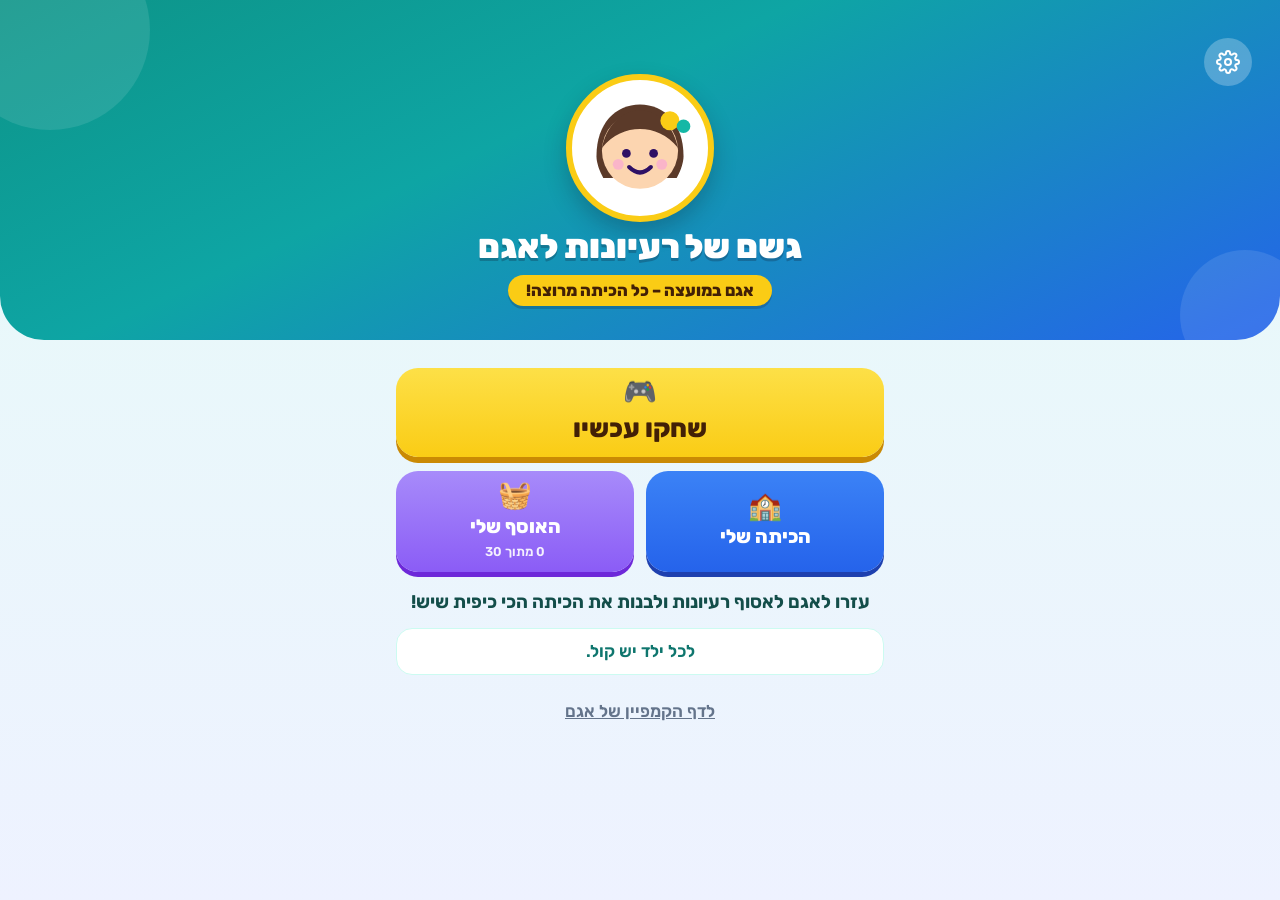
==== commit 015fec6c: "Game: optional tilt (gyro) control with iOS permission, auto-calibration and fallback to drag Co-Aut" ====
--- a/game.html
+++ b/game.html
@@ -41,6 +41,7 @@
   <section id="screen-play" class="screen play" hidden>
     <div class="hud">
       <button id="exit-play" class="g-icon-btn dark" type="button" aria-label="יציאה">✕</button>
+      <button id="tilt-toggle" class="g-icon-btn dark tilt" type="button" aria-label="שליטה בהטיה" aria-pressed="false" hidden></button>
       <div class="stat"><span>ניקוד</span><b id="hud-score">0</b></div>
       <div class="stat"><span>זמן</span><b id="hud-time">50</b></div>
       <div class="stat"><span>רעיונות</span><b id="hud-ideas">0</b></div>
--- a/css/game.css
+++ b/css/game.css
@@ -182,6 +182,8 @@
   gap: 8px;
   padding: calc(env(safe-area-inset-top) + 8px) 10px 6px;
 }
+.g-icon-btn.tilt svg { width: 24px; height: 24px; }
+.g-icon-btn.tilt[aria-pressed="true"] { background: var(--g-teal); color: #fff; box-shadow: 0 0 0 3px rgba(20, 184, 166, .35); }
 .stat {
   flex: 1;
   display: flex;
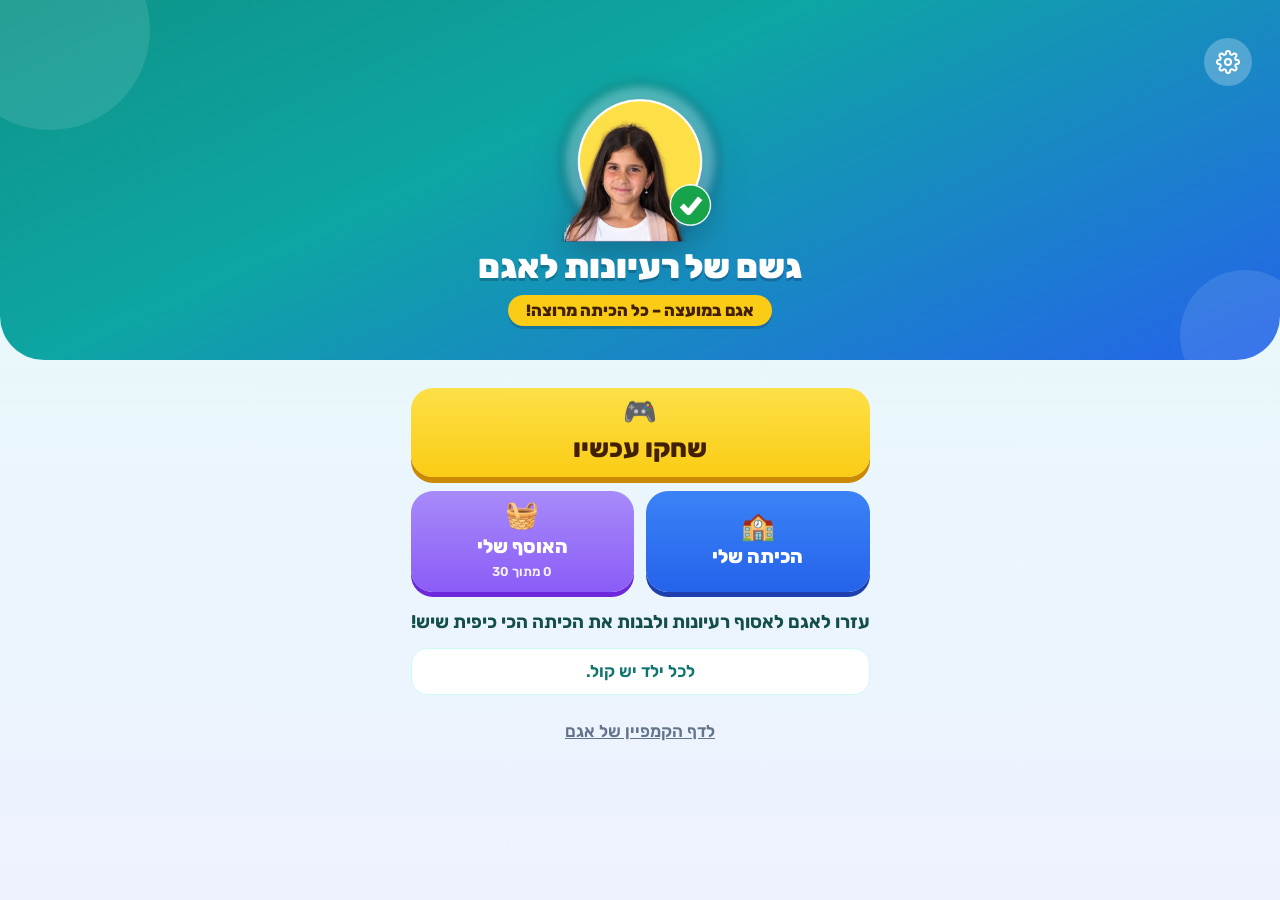
==== commit 52e527fc: "Intro screen with Agam's photo rising like a sun, bio text and open button; quiz: correct promise an" ====
--- a/game.html
+++ b/game.html
@@ -33,7 +33,7 @@
       </div>
       <p id="home-tagline" class="g-tagline"></p>
       <p id="home-value" class="g-value"></p>
-      <a id="to-campaign" class="g-link" href="index.html">לדף הקמפיין של אגם</a>
+      <a id="to-campaign" class="g-link" href="index.html#home">לדף הקמפיין של אגם</a>
     </main>
   </section>
 
--- a/css/style.css
+++ b/css/style.css
@@ -25,6 +25,7 @@
 * { box-sizing: border-box; -webkit-tap-highlight-color: transparent; }
 
 html, body { margin: 0; }
+[hidden] { display: none !important; }
 
 body {
   background: var(--bg);
@@ -53,7 +54,7 @@
   text-align: center;
   color: #fff;
   background: linear-gradient(155deg, #6d28d9 0%, #a63fc9 55%, #ec4899 100%);
-  padding: calc(env(safe-area-inset-top) + 28px) 16px 40px;
+  padding: calc(env(safe-area-inset-top) + 2.2dvh) 16px 3.2dvh;
   border-radius: 0 0 40px 40px;
 }
 .hero::before, .hero::after {
@@ -68,26 +69,26 @@
 .hero > * { position: relative; z-index: 1; }
 
 .logo {
-  width: 96px;
-  height: 96px;
+  width: clamp(64px, 17dvh, 160px);
+  height: clamp(64px, 17dvh, 160px);
   filter: drop-shadow(0 8px 14px rgba(46, 16, 101, .35));
   animation: bob 3s ease-in-out infinite;
 }
 @keyframes bob { 50% { transform: translateY(-6px); } }
 
-.hero h1 { margin: 10px 0 0; font-size: 2.5rem; font-weight: 900; letter-spacing: -.5px; text-shadow: 0 3px 0 rgba(46, 16, 101, .25); }
+.hero h1 { margin: 1dvh 0 0; font-size: clamp(1.8rem, 5.2dvh, 2.8rem); line-height: 1.1; font-weight: 900; letter-spacing: -.5px; text-shadow: 0 3px 0 rgba(46, 16, 101, .25); }
 .tagline {
   display: inline-block;
-  margin: 8px 0 0;
-  padding: 4px 18px;
+  margin: 1dvh 0 0;
+  padding: .5dvh 18px;
   border-radius: 99px;
   background: var(--yellow);
   color: var(--ink);
-  font-size: 1.15rem;
+  font-size: clamp(.95rem, 2.6dvh, 1.3rem);
   font-weight: 800;
   box-shadow: 0 3px 0 rgba(46, 16, 101, .25);
 }
-.class-name { margin: 10px 0 0; font-weight: 600; opacity: .95; letter-spacing: .3px; }
+.class-name { margin: 1dvh 0 0; font-size: clamp(.9rem, 2.2dvh, 1.1rem); font-weight: 600; opacity: .95; letter-spacing: .3px; }
 
 .icon-btn {
   position: absolute;
@@ -303,7 +304,6 @@
 .row-btn.send { color: var(--green); }
 .row-btn:active { background: var(--soft); }
 
-footer { text-align: center; padding: 8px 16px 30px; font-weight: 600; color: var(--muted); }
 
 .toast {
   position: fixed;
@@ -329,3 +329,256 @@
   .logo, .btn.pop { animation: none; }
   * { transition: none !important; }
 }
+
+/* ---------- App screens ---------- */
+#screen-home, #screen-platform, #screen-quiz, #screen-ideas { min-height: 100dvh; display: flex; flex-direction: column; }
+.screen.home { position: fixed; inset: 0; min-height: 0; overflow: hidden; }
+body.app { padding-bottom: 0; }
+html:has(body.app) { overscroll-behavior: none; }
+.app .screen-body { padding-bottom: calc(env(safe-area-inset-bottom) + var(--gap)); }
+.screen.home .hero { flex: none; }
+.home-main { flex: 1; min-height: 0; display: flex; flex-direction: column; width: 100%; max-width: 640px; margin: 0 auto; gap: 2dvh; padding: 2dvh var(--gap) calc(env(safe-area-inset-bottom) + 2dvh); }
+.home-main .countdown { flex: none; padding: 1.5dvh 18px; }
+.home-main .count-num { min-width: clamp(56px, 10dvh, 96px); height: clamp(56px, 10dvh, 96px); font-size: clamp(1.8rem, 5.5dvh, 3rem); }
+.home-main .count-big { font-size: clamp(1.05rem, 2.8dvh, 1.5rem); }
+.home-main .count-small { font-size: clamp(.85rem, 2.1dvh, 1.1rem); }
+
+.menu { flex: 1; min-height: 0; display: grid; grid-template-columns: 1fr 1fr; grid-auto-rows: minmax(0, 1fr); gap: 2dvh var(--gap); }
+.menu-btn {
+  display: flex;
+  flex-direction: column;
+  align-items: center;
+  justify-content: center;
+  gap: 0;
+  min-height: 0;
+  padding: 6px;
+  container-type: size;
+  overflow: hidden;
+  border-radius: var(--radius);
+  background: var(--card);
+  border: 2px solid var(--line);
+  color: var(--ink);
+  text-align: center;
+  text-decoration: none;
+  box-shadow: 0 6px 0 var(--line);
+  transition: transform .08s, box-shadow .08s;
+}
+.menu-btn:active { transform: translateY(5px); box-shadow: 0 1px 0 var(--line); }
+.menu-btn .tile { width: min(42cqh, 70cqw); height: min(42cqh, 70cqw); border-radius: 22%; margin-bottom: 3cqh; }
+.menu-btn .tile svg { width: 55%; height: 55%; }
+.menu-title { font-size: min(18cqh, 1.6rem); font-weight: 900; line-height: 1.1; }
+.menu-sub { margin-top: 1.5cqh; font-size: min(11cqh, .95rem); color: var(--muted); font-weight: 500; }
+.install-hint { flex: none; margin: 0; text-align: center; font-size: clamp(.72rem, 1.8dvh, .9rem); color: var(--muted); }
+.install-hint:empty { display: none; }
+
+.app-bar {
+  position: sticky;
+  top: 0;
+  z-index: 5;
+  display: flex;
+  align-items: center;
+  gap: 12px;
+  padding: calc(env(safe-area-inset-top) + 10px) 14px 12px;
+  background: linear-gradient(155deg, #6d28d9, #a63fc9);
+  color: #fff;
+  border-radius: 0 0 24px 24px;
+}
+.app-bar h2 { margin: 0; font-size: 1.25rem; font-weight: 800; }
+.back-btn {
+  display: grid;
+  place-items: center;
+  flex: none;
+  width: 48px; height: 48px;
+  border-radius: 50%;
+  background: rgba(255, 255, 255, .22);
+  color: #fff;
+  text-decoration: none;
+  font-size: 1.6rem;
+  font-weight: 700;
+}
+.back-btn::before { content: "→"; }
+.back-btn:active { background: rgba(255, 255, 255, .4); }
+.screen-body { width: 100%; max-width: 560px; margin: 0 auto; padding: var(--gap); display: grid; gap: var(--gap); align-content: start; }
+
+/* טלפון על הצד: אגם בצד אחד, התפריט בצד השני */
+@media (orientation: landscape) and (max-height: 560px) {
+  .screen.home { flex-direction: row; }
+  .screen.home .hero {
+    flex: 0 0 38%;
+    display: flex;
+    flex-direction: column;
+    align-items: center;
+    justify-content: center;
+    padding: calc(env(safe-area-inset-top) + 1dvh) 12px 1dvh;
+    border-radius: 40px 0 0 40px;
+  }
+  .screen.home .logo { width: clamp(64px, 38dvh, 160px); height: clamp(64px, 38dvh, 160px); }
+  .home-main { max-width: none; flex: 1; padding-inline: var(--gap); }
+}
+
+/* ---------- Intro ---------- */
+.intro {
+  position: fixed;
+  inset: 0;
+  display: block;
+  overflow: hidden;
+  color: #fff;
+  background:
+    radial-gradient(120% 60% at 50% 0%, rgba(253, 224, 71, .22), transparent 60%),
+    linear-gradient(165deg, #5b21b6 0%, #a63fc9 52%, #ec4899 100%);
+}
+.intro .bit { position: absolute; border-radius: 50%; background: rgba(255, 255, 255, .12); pointer-events: none; animation: drift 9s ease-in-out infinite; }
+.intro .b1 { width: 180px; height: 180px; top: -60px; inset-inline-end: -50px; }
+.intro .b2 { width: 90px; height: 90px; top: 38%; inset-inline-start: -30px; animation-delay: -3s; background: rgba(253, 224, 71, .22); }
+.intro .b3 { width: 56px; height: 56px; bottom: 12%; inset-inline-end: 8%; animation-delay: -5s; background: rgba(34, 197, 94, .28); }
+.intro .b4 { width: 140px; height: 140px; bottom: -50px; inset-inline-start: -40px; animation-delay: -1s; }
+@keyframes drift { 50% { transform: translateY(-14px) scale(1.05); } }
+
+.intro-inner {
+  position: relative;
+  height: 100%;
+  overflow-y: auto;
+  max-width: 520px;
+  margin: 0 auto;
+  padding: calc(env(safe-area-inset-top) + 2dvh) 20px 0;
+  display: flex;
+  flex-direction: column;
+  align-items: center;
+  gap: 1.6dvh;
+  text-align: center;
+}
+.intro-inner > :first-child { margin-top: auto; }
+.intro-inner > :last-child { margin-bottom: 0; }
+.intro-inner > * { animation: rise .7s cubic-bezier(.2, .9, .3, 1) both; }
+.intro-title { animation-delay: .15s; }
+.intro-card { animation-delay: .3s; }
+.intro-slogan { animation-delay: .45s; }
+.intro-stage { animation-delay: .6s; }
+@keyframes rise { from { opacity: 0; transform: translateY(18px); } }
+
+.intro-title { margin: 0; display: grid; justify-items: center; line-height: 1; }
+.intro-title .hi { font-size: clamp(1rem, 2.8dvh, 1.35rem); font-weight: 500; letter-spacing: .5px; opacity: .95; transform: rotate(-3deg); }
+.intro-title .name {
+  font-size: clamp(3.4rem, 11dvh, 6rem);
+  font-weight: 900;
+  line-height: .95;
+  color: var(--yellow);
+  letter-spacing: -2px;
+  text-shadow: 0 3px 0 #f59e0b, 0 6px 0 #c2410c, 0 10px 0 rgba(46, 16, 101, .45), 0 16px 22px rgba(46, 16, 101, .35);
+  animation: pop-in .9s cubic-bezier(.2, 1.6, .4, 1) .2s both;
+}
+@keyframes pop-in { from { opacity: 0; transform: scale(.5) rotate(-8deg); } }
+.intro-title .grade {
+  margin-top: 1dvh;
+  padding: .45dvh 16px;
+  border-radius: 99px;
+  background: #fff;
+  color: var(--purple-dark);
+  font-size: clamp(.9rem, 2.4dvh, 1.15rem);
+  font-weight: 800;
+  transform: rotate(2deg);
+  box-shadow: 0 3px 0 rgba(46, 16, 101, .3);
+}
+
+.intro-card {
+  padding: 1.6dvh 16px;
+  border-radius: 22px;
+  background: rgba(255, 255, 255, .15);
+  border: 1.5px solid rgba(255, 255, 255, .35);
+  backdrop-filter: blur(6px);
+  -webkit-backdrop-filter: blur(6px);
+}
+.intro-card p { margin: 0; font-size: clamp(.82rem, 2.15dvh, 1.02rem); line-height: 1.5; font-weight: 400; }
+.intro-card p + p { margin-top: 1dvh; font-weight: 300; }
+.intro-card b { font-weight: 800; color: var(--yellow); }
+.intro-card mark {
+  color: #fff;
+  font-weight: 800;
+  background: linear-gradient(transparent 58%, rgba(236, 72, 153, .85) 58%);
+  padding: 0 2px;
+}
+
+.intro-slogan {
+  margin: .4dvh 0 0;
+  padding: 1dvh 20px;
+  background: var(--yellow);
+  color: var(--ink);
+  font-size: clamp(.95rem, 2.3dvh, 1.3rem);
+  font-weight: 900;
+  line-height: 1.2;
+  text-wrap: balance;
+  border-radius: 14px;
+  transform: rotate(-2deg);
+  box-shadow: 0 4px 0 rgba(46, 16, 101, .35);
+}
+
+.intro-stage {
+  position: relative;
+  flex: none;
+  width: calc(100% + 40px);
+  height: clamp(170px, 31dvh, 300px);
+  margin-top: .6dvh;
+  overflow: hidden;
+}
+/* קרני שמש שפורשות מאחורי אגם */
+.intro-stage::before {
+  content: "";
+  position: absolute;
+  inset: 0;
+  background: repeating-conic-gradient(from -90deg at 50% 100%, rgba(255, 255, 255, .2) 0 7deg, transparent 7deg 14deg);
+  -webkit-mask: linear-gradient(to top, #000 30%, transparent);
+  mask: linear-gradient(to top, #000 30%, transparent);
+  pointer-events: none;
+}
+/* השמש עולה מקצה המסך */
+.intro-stage::after {
+  content: "";
+  position: absolute;
+  left: 50%;
+  bottom: -46%;
+  width: min(92%, 120dvh);
+  aspect-ratio: 1;
+  transform: translateX(-50%);
+  border-radius: 50%;
+  background: radial-gradient(circle at 50% 30%, #fff3a3, #fde047 60%, #fbbf24);
+  box-shadow: 0 0 0 7px rgba(255, 255, 255, .8), 0 0 60px rgba(253, 224, 71, .6);
+  pointer-events: none;
+}
+.intro-stage img {
+  position: absolute;
+  z-index: 1;
+  left: 50%;
+  bottom: 0;
+  height: 100%;
+  width: auto;
+  transform: translateX(-50%);
+  clip-path: inset(0 0 0 7%);
+  filter: drop-shadow(0 8px 12px rgba(46, 16, 101, .4));
+}
+
+.intro-btn {
+  position: absolute;
+  z-index: 2;
+  inset-inline: 20px;
+  bottom: calc(env(safe-area-inset-bottom) + 2dvh);
+  display: flex;
+  align-items: center;
+  justify-content: center;
+  min-height: 56px;
+  padding: 10px 20px;
+  border-radius: 18px;
+  background: #fff;
+  color: var(--purple-dark);
+  font-size: clamp(1.05rem, 2.8dvh, 1.3rem);
+  font-weight: 900;
+  text-decoration: none;
+  box-shadow: 0 5px 0 rgba(46, 16, 101, .4), 0 12px 24px rgba(46, 16, 101, .3);
+  transition: transform .08s, box-shadow .08s;
+}
+.intro-btn::after { content: "‹"; margin-inline-start: 10px; font-size: 1.5em; line-height: 1; animation: nudge 1.2s ease-in-out infinite; }
+@keyframes nudge { 50% { transform: translateX(-6px); } }
+.intro-btn:active { transform: translateY(4px); box-shadow: 0 1px 0 rgba(46, 16, 101, .4); }
+
+@media (prefers-reduced-motion: reduce) {
+  .intro .bit, .intro-btn::after, .intro-inner > *, .intro-title .name { animation: none; }
+}
--- a/css/game.css
+++ b/css/game.css
@@ -93,17 +93,13 @@
 .g-hero > * { position: relative; z-index: 1; }
 
 .avatar-big {
-  width: 148px;
-  height: 148px;
+  width: 168px;
+  height: 168px;
   margin: 0 auto 6px;
-  border-radius: 50%;
-  background: #fff;
-  border: 6px solid var(--g-sun);
-  box-shadow: 0 10px 22px rgba(15, 23, 42, .25);
-  overflow: hidden;
+  filter: drop-shadow(0 10px 16px rgba(15, 23, 42, .3));
   animation: bob 3s ease-in-out infinite;
 }
-.avatar-big svg, .avatar-big img { width: 100%; height: 100%; display: block; object-fit: cover; }
+.avatar-big svg, .avatar-big img { width: 100%; height: 100%; display: block; object-fit: contain; }
 @keyframes bob { 50% { transform: translateY(-6px); } }
 
 .g-hero h1 { margin: 6px 0 0; font-size: 2.1rem; line-height: 1.15; font-weight: 900; text-shadow: 0 3px 0 rgba(15, 23, 42, .25); }
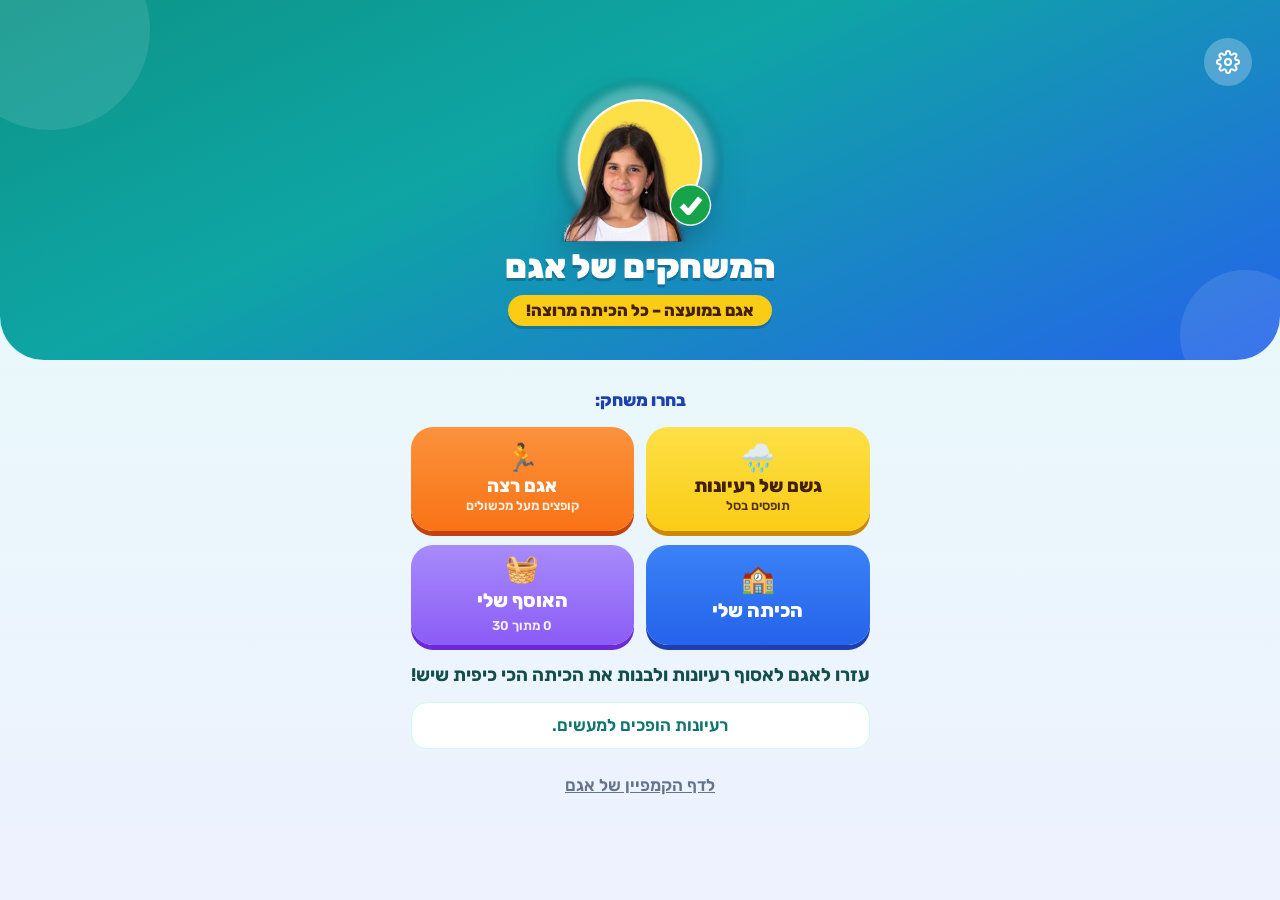
==== commit 2c2d78ef: "New game 'Agam runs': variable-height jump over obstacles, collect ideas, avoid bombs; games picker " ====
--- a/game.html
+++ b/game.html
@@ -4,7 +4,7 @@
   <meta charset="utf-8">
   <meta name="viewport" content="width=device-width, initial-scale=1, viewport-fit=cover, user-scalable=no">
   <meta name="theme-color" content="#0d9488">
-  <title>גשם של רעיונות לאגם</title>
+  <title>המשחקים של אגם</title>
   <link rel="manifest" href="manifest.webmanifest">
   <link rel="icon" href="icons/icon-192.png">
   <link rel="apple-touch-icon" href="icons/apple-touch-icon.png">
@@ -26,7 +26,11 @@
       <p id="home-slogan" class="g-slogan"></p>
     </header>
     <main class="g-main">
-      <button id="go-play" class="g-btn g-btn-play" type="button"><span class="g-btn-emoji">🎮</span> שחקו עכשיו</button>
+      <p class="g-pick">בחרו משחק:</p>
+      <div class="g-row">
+        <button id="go-play" class="g-btn g-btn-play g-game" type="button"><span class="g-btn-emoji">🌧️</span> גשם של רעיונות<small>תופסים בסל</small></button>
+        <button id="go-run" class="g-btn g-btn-run g-game" type="button"><span class="g-btn-emoji">🏃</span> אגם רצה<small>קופצים מעל מכשולים</small></button>
+      </div>
       <div class="g-row">
         <button id="go-class" class="g-btn g-btn-blue" type="button"><span class="g-btn-emoji">🏫</span> הכיתה שלי</button>
         <button id="go-collection" class="g-btn g-btn-purple" type="button"><span class="g-btn-emoji">🧺</span> האוסף שלי<small id="home-progress"></small></button>
--- a/css/style.css
+++ b/css/style.css
@@ -521,7 +521,7 @@
   overflow: hidden;
 }
 /* קרני שמש שפורשות מאחורי אגם */
-.intro-stage::before {
+.intro-stage::before, .peek-stage::before {
   content: "";
   position: absolute;
   inset: 0;
@@ -531,7 +531,7 @@
   pointer-events: none;
 }
 /* השמש עולה מקצה המסך */
-.intro-stage::after {
+.intro-stage::after, .peek-stage::after {
   content: "";
   position: absolute;
   left: 50%;
@@ -544,7 +544,7 @@
   box-shadow: 0 0 0 7px rgba(255, 255, 255, .8), 0 0 60px rgba(253, 224, 71, .6);
   pointer-events: none;
 }
-.intro-stage img {
+.intro-stage img, .peek-stage img {
   position: absolute;
   z-index: 1;
   left: 50%;
@@ -552,7 +552,8 @@
   height: 100%;
   width: auto;
   transform: translateX(-50%);
-  clip-path: inset(0 0 0 7%);
+  -webkit-mask-image: linear-gradient(to right, transparent 4%, #000 20%);
+  mask-image: linear-gradient(to right, transparent 4%, #000 20%);
   filter: drop-shadow(0 8px 12px rgba(46, 16, 101, .4));
 }
 
@@ -582,3 +583,66 @@
 @media (prefers-reduced-motion: reduce) {
   .intro .bit, .intro-btn::after, .intro-inner > *, .intro-title .name { animation: none; }
 }
+
+/* ---------- אגם מציצה מתחתית החידון ---------- */
+#screen-quiz .screen-body { flex: none; }
+.peek-stage {
+  position: relative;
+  flex: none;
+  width: 100%;
+  height: clamp(130px, 22dvh, 230px);
+  margin-top: auto;
+  overflow: hidden;
+  pointer-events: none;
+}
+.bubble {
+  position: absolute;
+  z-index: 3;
+  top: 10%;
+  inset-inline-end: 6%;
+  max-width: 44%;
+  margin: 0;
+  padding: 8px 14px;
+  border-radius: 18px;
+  background: #fff;
+  color: var(--purple-dark);
+  font-size: clamp(.9rem, 2.3dvh, 1.1rem);
+  font-weight: 800;
+  line-height: 1.2;
+  text-align: center;
+  transform: rotate(-3deg);
+  box-shadow: 0 4px 0 rgba(46, 16, 101, .25);
+}
+.bubble::after {
+  content: "";
+  position: absolute;
+  bottom: -9px;
+  inset-inline-start: 24%;
+  border: 9px solid transparent;
+  border-bottom: 0;
+  border-top-color: #fff;
+}
+.bubble.say { animation: say .45s cubic-bezier(.2, 1.6, .4, 1); }
+@keyframes say { from { transform: rotate(-3deg) scale(.6); opacity: 0; } }
+@media (prefers-reduced-motion: reduce) { .bubble.say { animation: none; } }
+
+/* החידון: שמש בגודל יחסי לגובה, וקרניים סגולות על רקע בהיר */
+.peek-stage::after { bottom: -70%; width: auto; height: 160%; }
+.peek-stage::before {
+  background: repeating-conic-gradient(from -90deg at 50% 100%, rgba(124, 58, 237, .13) 0 7deg, transparent 7deg 14deg);
+}
+
+/* ---------- המצע ---------- */
+.platform-intro { margin: 0; padding: 14px 16px; border-radius: 20px; background: var(--soft); color: var(--purple-dark); font-weight: 600; line-height: 1.5; text-align: center; }
+.cats { display: grid; gap: 12px; }
+.cat { background: var(--card); border: 1.5px solid var(--line); border-radius: 22px; box-shadow: 0 8px 20px rgba(109, 40, 217, .07); overflow: hidden; }
+.cat summary { display: flex; align-items: center; gap: 12px; min-height: 64px; padding: 10px 14px; cursor: pointer; list-style: none; }
+.cat summary::-webkit-details-marker { display: none; }
+.cat summary::after { content: "›"; margin-inline-start: auto; font-size: 1.8rem; line-height: 1; color: var(--muted); transform: rotate(-90deg); transition: transform .2s; }
+.cat[open] summary::after { transform: rotate(90deg); }
+.cat .tile { font-size: 1.5rem; }
+.cat-name { font-size: 1.1rem; font-weight: 800; line-height: 1.2; }
+.cat-body { padding: 2px 16px 16px; }
+.cat-body h3 { margin: 12px 0 0; font-size: 1.02rem; font-weight: 800; color: var(--purple-dark); }
+.cat-body p { margin: 3px 0 0; font-size: .96rem; line-height: 1.5; color: var(--ink); }
+.cat-body .cat-note { margin-top: 12px; padding-top: 10px; border-top: 1.5px dashed var(--line); color: var(--muted); font-weight: 500; }
--- a/css/game.css
+++ b/css/game.css
@@ -45,6 +45,11 @@
 .g-btn-emoji { font-size: 1.7rem; line-height: 1.1; }
 .g-btn-play { min-height: 80px; font-size: 1.6rem; background: linear-gradient(180deg, #fde047, #facc15); color: #422006; box-shadow: 0 6px 0 #ca8a04; }
 .g-btn-play:active { box-shadow: 0 2px 0 #ca8a04; }
+.g-btn-run { background: linear-gradient(180deg, #fb923c, #f97316); box-shadow: 0 5px 0 #c2410c; }
+.g-btn-run:active { box-shadow: 0 1px 0 #c2410c; }
+.g-pick { margin: 0; text-align: center; font-weight: 800; color: var(--g-blue-dark); }
+.g-game { flex-direction: column; min-height: 104px; font-size: 1.15rem; line-height: 1.15; text-align: center; }
+.g-game.g-btn-play { box-shadow: 0 5px 0 #ca8a04; }
 .g-btn-blue { background: linear-gradient(180deg, #3b82f6, var(--g-blue)); box-shadow: 0 5px 0 var(--g-blue-dark); }
 .g-btn-purple { background: linear-gradient(180deg, #a78bfa, var(--g-lav)); box-shadow: 0 5px 0 #6d28d9; }
 .g-btn-danger { background: linear-gradient(180deg, #f87171, #ef4444); box-shadow: 0 5px 0 #b91c1c; }
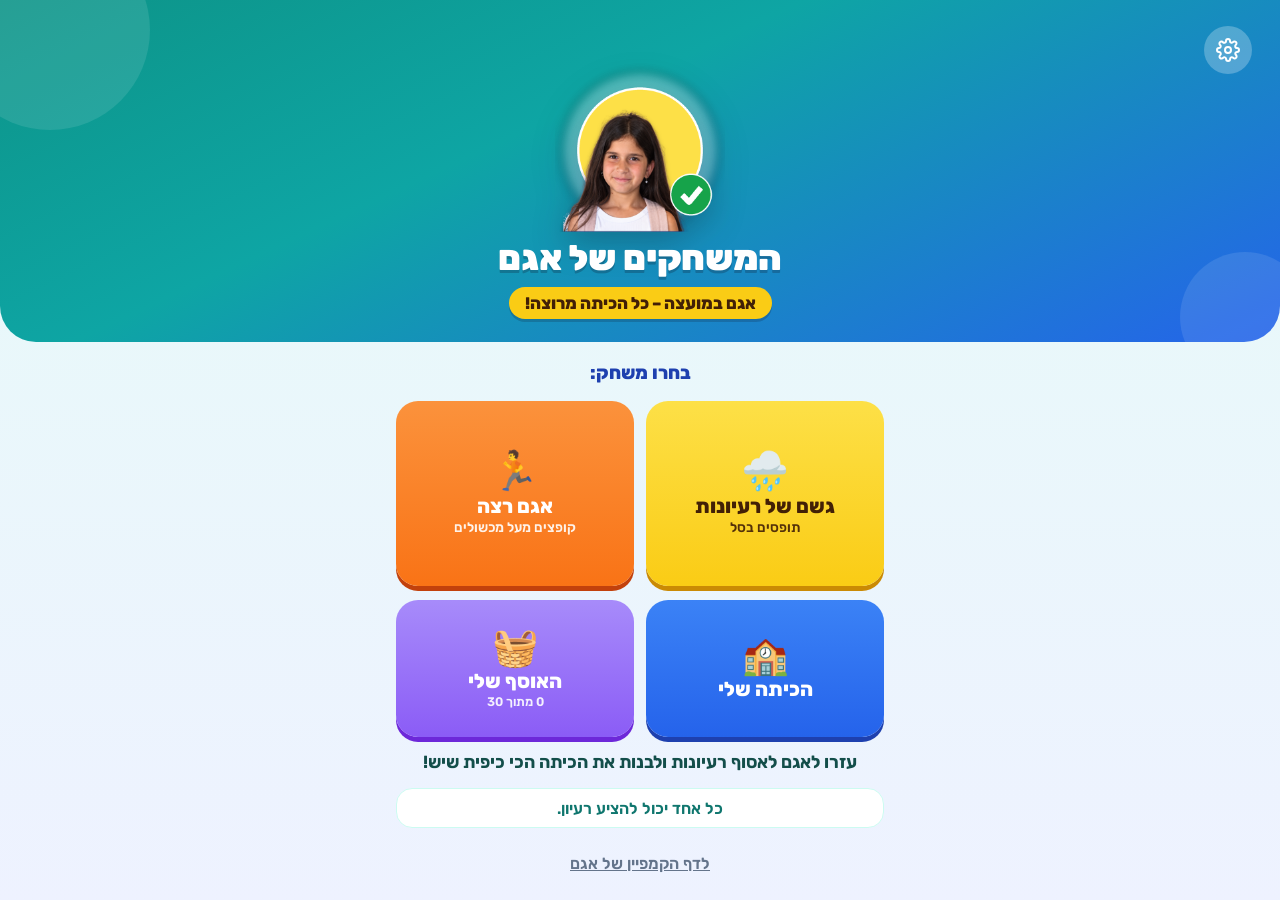
==== commit 15bea165: "Games hub fills the whole viewport (dvh/container units), no scroll and no dead space Co-Authored-By" ====
--- a/game.html
+++ b/game.html
@@ -27,11 +27,11 @@
     </header>
     <main class="g-main">
       <p class="g-pick">בחרו משחק:</p>
-      <div class="g-row">
+      <div class="g-row g-games">
         <button id="go-play" class="g-btn g-btn-play g-game" type="button"><span class="g-btn-emoji">🌧️</span> גשם של רעיונות<small>תופסים בסל</small></button>
         <button id="go-run" class="g-btn g-btn-run g-game" type="button"><span class="g-btn-emoji">🏃</span> אגם רצה<small>קופצים מעל מכשולים</small></button>
       </div>
-      <div class="g-row">
+      <div class="g-row g-sec">
         <button id="go-class" class="g-btn g-btn-blue" type="button"><span class="g-btn-emoji">🏫</span> הכיתה שלי</button>
         <button id="go-collection" class="g-btn g-btn-purple" type="button"><span class="g-btn-emoji">🧺</span> האוסף שלי<small id="home-progress"></small></button>
       </div>
--- a/css/game.css
+++ b/css/game.css
@@ -409,3 +409,47 @@
 @media (prefers-reduced-motion: reduce) {
   .avatar-big, .spot, .reward-card, .countdown-overlay.on { animation: none; }
 }
+
+/* ---------- מסך המשחקים: ממלא את כל המסך, בלי גלילה ובלי שטח מת ---------- */
+#screen-home { position: fixed; inset: 0; min-height: 0; display: flex; flex-direction: column; overflow: hidden; }
+#screen-home .g-hero {
+  flex: none;
+  padding: calc(env(safe-area-inset-top) + 1.6dvh) 16px 2.6dvh;
+  border-radius: 0 0 36px 36px;
+}
+#screen-home .avatar-big { width: clamp(72px, 19dvh, 170px); height: clamp(72px, 19dvh, 170px); margin-bottom: .4dvh; }
+#screen-home .g-hero h1 { margin-top: .6dvh; font-size: clamp(1.5rem, 4.6dvh, 2.2rem); }
+#screen-home .g-slogan { margin-top: 1dvh; padding: .4dvh 16px; font-size: clamp(.85rem, 2.2dvh, 1.05rem); }
+#screen-home .g-main {
+  flex: 1;
+  min-height: 0;
+  width: 100%;
+  display: flex;
+  flex-direction: column;
+  gap: 1.6dvh;
+  padding: 2dvh 16px calc(env(safe-area-inset-bottom) + 1.6dvh);
+}
+#screen-home .g-pick { flex: none; font-size: clamp(.95rem, 2.4dvh, 1.15rem); }
+#screen-home .g-row { min-height: 0; grid-auto-rows: minmax(0, 1fr); }
+#screen-home .g-games { flex: 1.35; }
+#screen-home .g-sec { flex: 1; }
+#screen-home .g-btn {
+  min-height: 0;
+  height: 100%;
+  padding: 6px;
+  container-type: size;
+  gap: 0;
+}
+#screen-home .g-btn-emoji { font-size: min(30cqh, 2.4rem); line-height: 1.05; margin-bottom: 2cqh; }
+#screen-home .g-btn { font-size: min(15cqh, 1.25rem); line-height: 1.1; }
+#screen-home .g-btn small { font-size: min(10cqh, .85rem); margin-top: 2cqh; }
+#screen-home .g-tagline { flex: none; margin: 0; font-size: clamp(.85rem, 2.1dvh, 1.1rem); line-height: 1.3; }
+#screen-home .g-value { flex: none; padding: .8dvh 12px; font-size: clamp(.8rem, 1.9dvh, 1rem); }
+#screen-home .g-link { flex: none; text-align: center; font-size: clamp(.8rem, 1.9dvh, 1rem); }
+@media (max-height: 600px) { #screen-home .g-value { display: none; } }
+@media (orientation: landscape) and (max-height: 560px) {
+  #screen-home { flex-direction: row; }
+  #screen-home .g-hero { flex: 0 0 36%; display: flex; flex-direction: column; align-items: center; justify-content: center; border-radius: 36px 0 0 36px; }
+  #screen-home .avatar-big { width: clamp(64px, 34dvh, 150px); height: clamp(64px, 34dvh, 150px); }
+  #screen-home .g-tagline, #screen-home .g-value { display: none; }
+}
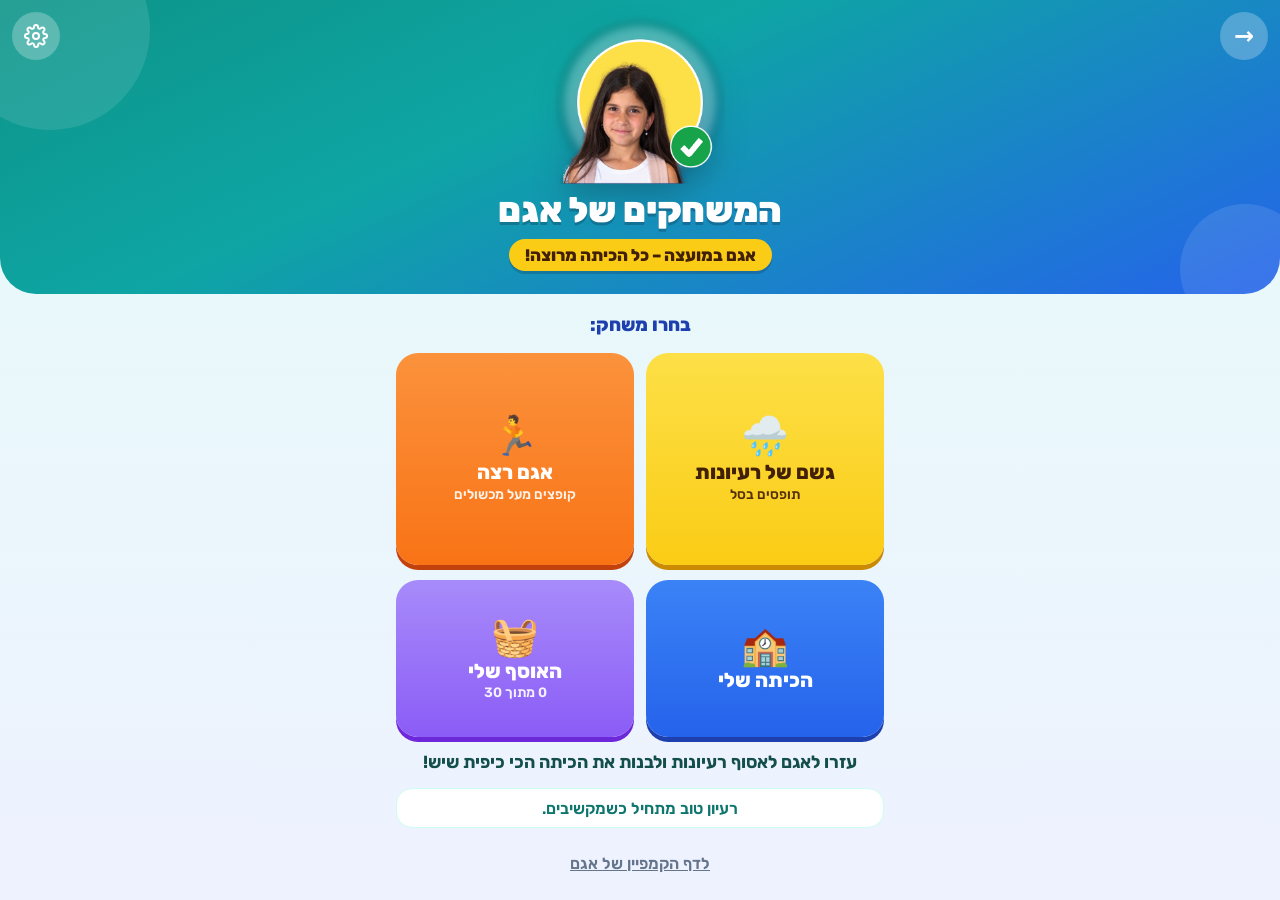
==== commit 8f53bd11: "Class screen fills the viewport with a shorter floor; back button on games hub; fix hero corner butt" ====
--- a/game.html
+++ b/game.html
@@ -20,6 +20,7 @@
   <!-- מסך ראשי -->
   <section id="screen-home" class="screen">
     <header class="g-hero">
+      <a id="back-main" class="g-icon-btn" href="index.html#home" aria-label="חזרה לעמוד הראשי">→</a>
       <button id="open-settings" class="g-icon-btn" type="button" aria-label="הגדרות"></button>
       <div id="home-avatar" class="avatar-big"></div>
       <h1 id="home-title"></h1>
--- a/css/game.css
+++ b/css/game.css
@@ -308,7 +308,7 @@
   --u: 3.9px;
   position: relative;
   width: 100%;
-  aspect-ratio: 100 / 130;
+  aspect-ratio: 100 / 112;
   overflow: hidden;
   background: #cdeee7;
   box-shadow: 0 10px 24px rgba(15, 118, 110, .18);
@@ -453,3 +453,48 @@
   #screen-home .avatar-big { width: clamp(64px, 34dvh, 150px); height: clamp(64px, 34dvh, 150px); }
   #screen-home .g-tagline, #screen-home .g-value { display: none; }
 }
+
+/* ---------- כפתור חזרה בראש דף המשחקים ---------- */
+a.g-icon-btn { text-decoration: none; }
+#back-main { font-size: 1.5rem; }
+#open-settings { inset-inline-start: auto; inset-inline-end: 12px; }
+
+/* ---------- הכיתה שלי: ממלא את המסך, בלי גלילה ---------- */
+#screen-class { position: fixed; inset: 0; min-height: 0; display: flex; flex-direction: column; overflow: hidden; }
+#screen-class .g-top { flex: none; }
+#screen-class .scene-wrap {
+  flex: 1;
+  min-height: 0;
+  width: 100%;
+  max-width: none;
+  margin: 0;
+  container-type: size;
+  display: grid;
+  place-items: center;
+}
+/* הסצנה ממלאת את השטח הפנוי: מתכווצת/מתארכת מעט לפי גובה המסך (הציור נמתח, הפריטים נשארים עגולים) */
+#screen-class .scene {
+  --w: min(100cqw, calc(100cqh * .95));
+  width: var(--w);
+  height: min(100cqh, calc(var(--w) * 1.5));
+  aspect-ratio: auto;
+  border-radius: 0 0 22px 22px;
+}
+#screen-class .g-main {
+  flex: none;
+  width: 100%;
+  gap: 1dvh;
+  padding: 1.4dvh 16px calc(env(safe-area-inset-bottom) + 1.4dvh);
+}
+#screen-class .g-sub { margin: 0; text-align: center; font-size: clamp(.82rem, 2dvh, 1rem); line-height: 1.3; }
+#screen-class .class-count { font-size: clamp(.85rem, 2.1dvh, 1.05rem); }
+#screen-class .g-btn.small { min-height: clamp(44px, 6.4dvh, 56px); }
+
+@media (orientation: landscape) and (max-height: 560px) {
+  #screen-class { display: grid; grid-template-columns: 1fr 1fr; grid-template-rows: auto 1fr; }
+  #screen-class .g-top { grid-column: 1 / -1; }
+  #screen-class .g-main { align-self: center; padding: 0 16px; }
+}
+
+/* .g-hero > * מגדיר position: relative ודורס את המיקום של הכפתורים בפינות */
+.g-hero > .g-icon-btn { position: absolute; z-index: 2; }
